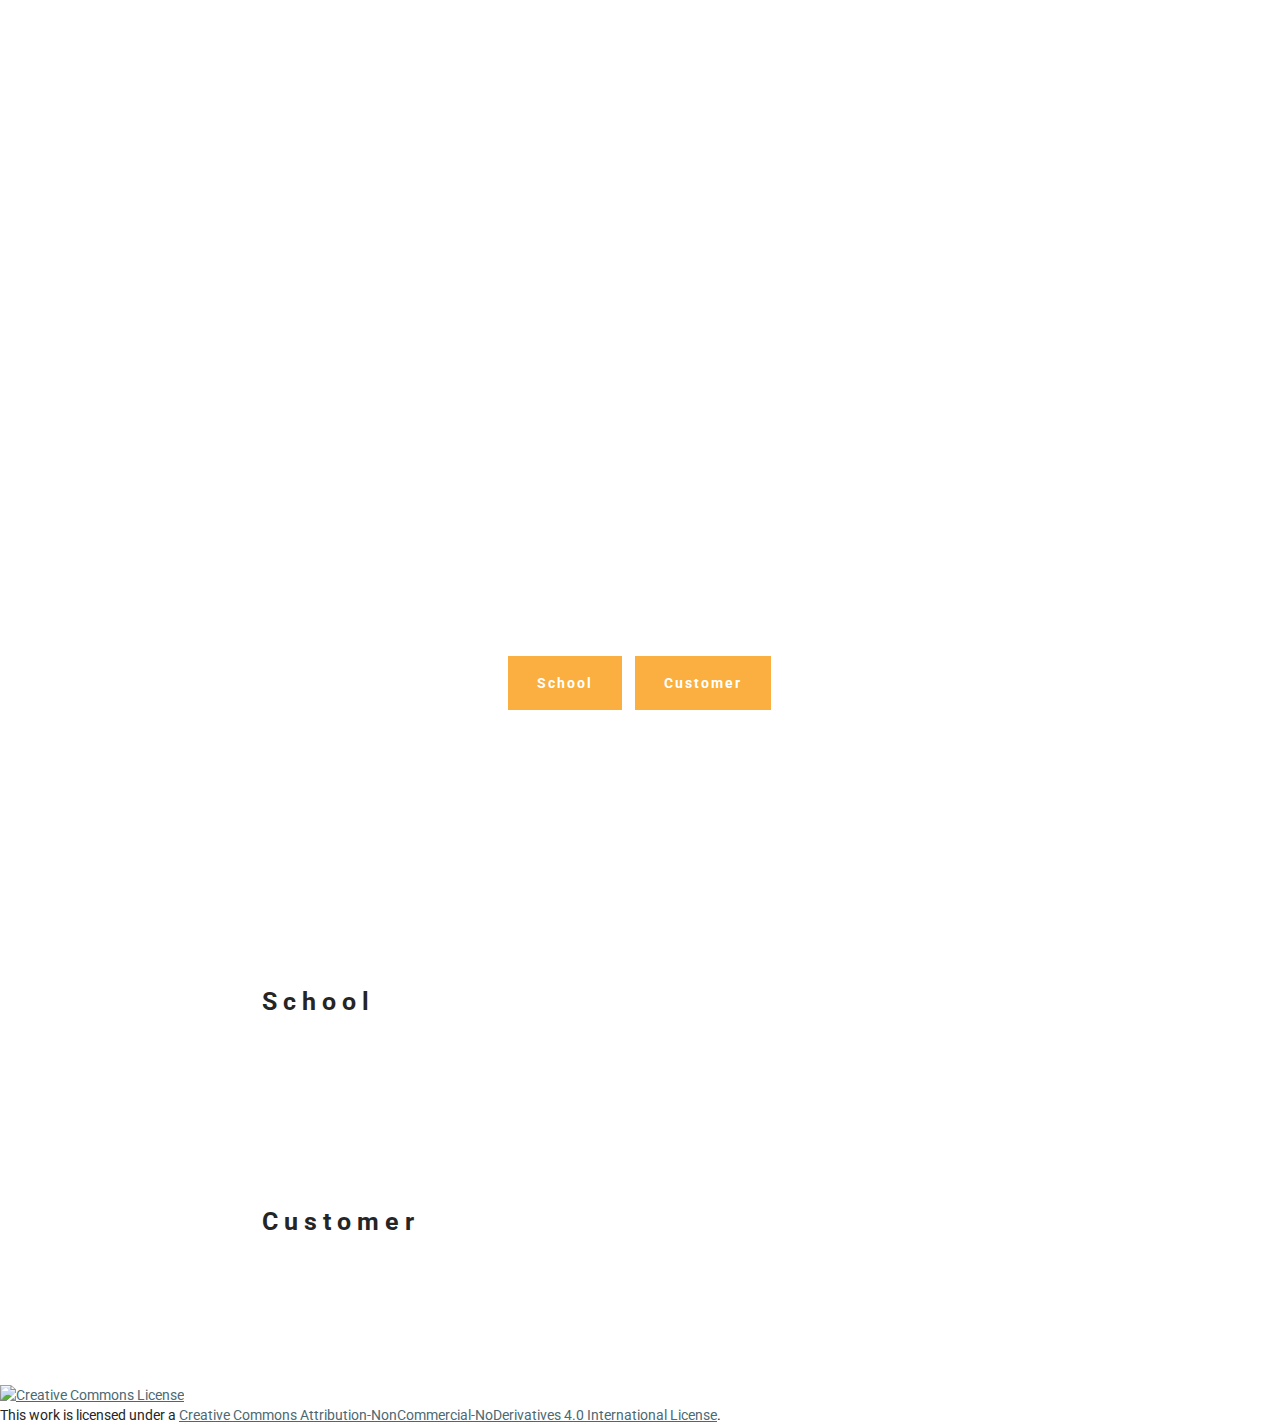
==== works.html @ 4d4f495f "Layout veranderd" ====
<!DOCTYPE html>
<html>
<head>
  <!-- Site made with Mobirise Website Builder v2.10, https://mobirise.com -->
  <meta charset="UTF-8">
  <meta http-equiv="X-UA-Compatible" content="IE=edge">
  <meta name="generator" content="Mobirise v2.10, mobirise.com">
  <meta name="viewport" content="width=device-width, initial-scale=1">
  <link rel="shortcut icon" href="assets/images/logo.png" type="image/x-icon">
  <meta name="description" content="">
  <title>Works</title>
  <link rel="stylesheet" href="https://fonts.googleapis.com/css?family=Roboto:700,400&amp;subset=cyrillic,latin,greek,vietnamese">
  <link rel="stylesheet" href="assets/bootstrap/css/bootstrap.min.css">
  <link rel="stylesheet" href="assets/animate.css/animate.min.css">
  <link rel="stylesheet" href="assets/mobirise/css/style.css">
  <link rel="stylesheet" href="assets/mobirise-gallery/style.css">
  <link rel="stylesheet" href="assets/mobirise-slider/style.css">
  <link rel="stylesheet" href="assets/mobirise/css/mbr-additional.css" type="text/css">
  
  
  
</head>
<body>
<section class="mbr-box mbr-section mbr-section--relative mbr-section--fixed-size mbr-section--full-height mbr-section--bg-adapted" id="header4-11" style="background-image: url(assets/images/krakeelfinaalbleed-4-4283x6049-70.jpg);">
    <div class="mbr-box__magnet mbr-box__magnet--sm-padding mbr-box__magnet--center-center">
        
        <div class="mbr-box__container mbr-section__container container">
            <div class="mbr-box mbr-box--stretched"><div class="mbr-box__magnet mbr-box__magnet--center-center">
                <div class="row"><div class=" col-sm-8 col-sm-offset-2">
                    <div class="mbr-hero animated fadeInUp">
                        <h1 class="mbr-hero__text"><br><br><br>Works</h1>
                        <p class="mbr-hero__subtext"><br><br><br><br><br>Create awesome mobile-friendly websites. No coding and free.<br></p>
                    </div>
                    <div class="mbr-buttons btn-inverse mbr-buttons--center"><a class="mbr-buttons__btn btn btn-lg animated fadeInUp delay btn-warning" href="works.html#header3-17">School</a> <a class="mbr-buttons__btn btn btn-lg animated fadeInUp delay btn-warning" href="works.html#header3-15">Customer</a> </div>
                </div></div>
            </div></div>
        </div>
        
    </div>
</section>

<section class="engine"><a rel="external" href="https://mobirise.com">web page creator software</a></section><section class="mbr-section" id="header3-17">
    <div class="mbr-section__container container mbr-section__container--first">
        <div class="mbr-header mbr-header--wysiwyg row">
            <div class="col-sm-8 col-sm-offset-2">
                <h3 class="mbr-header__text">School</h3>
                
            </div>
        </div>
    </div>
</section>

<section class="mbr-gallery mbr-section mbr-section--no-padding" id="gallery2-12">
    <!-- Gallery -->
    <div class="mbr-section__container mbr-gallery-layout-article mbr-section__container--middle">
        <div>
            <div class="row mbr-gallery-row">
                
                <div class="col-lg-3 col-md-4 col-sm-6 col-xs-12 mbr-gallery-item">

                     

                    <a href="#lb-gallery2-12" data-slide-to="0" data-toggle="modal">
                        <img alt="" src="assets/images/ency-376x520-4-376x520-50.jpg">
                        <span class="icon glyphicon glyphicon-zoom-in"></span>
                    </a>              
                </div><div class="col-lg-3 col-md-4 col-sm-6 col-xs-12 mbr-gallery-item">

                     

                    <a href="#lb-gallery2-12" data-slide-to="1" data-toggle="modal">
                        <img alt="" src="assets/images/encyclopedia-1280x798-8-1280x798-78.jpg">
                        <span class="icon glyphicon glyphicon-zoom-in"></span>
                    </a>              
                </div><div class="col-lg-3 col-md-4 col-sm-6 col-xs-12 mbr-gallery-item">

                     

                    <a href="#lb-gallery2-12" data-slide-to="2" data-toggle="modal">
                        <img alt="" src="assets/images/bananas-9981x14455-35-2000x2897-74.jpg">
                        <span class="icon glyphicon glyphicon-zoom-in"></span>
                    </a>              
                </div><div class="col-lg-3 col-md-4 col-sm-6 col-xs-12 mbr-gallery-item">

                     

                    <a href="#lb-gallery2-12" data-slide-to="3" data-toggle="modal">
                        <img alt="" src="assets/images/platenhoezen-2600x3260-27-2000x2508-81.jpg">
                        <span class="icon glyphicon glyphicon-zoom-in"></span>
                    </a>              
                </div><div class="col-lg-3 col-md-4 col-sm-6 col-xs-12 mbr-gallery-item">

                     

                    <a href="#lb-gallery2-12" data-slide-to="4" data-toggle="modal">
                        <img alt="" src="assets/images/innersleeves2-1801x1801-48-1801x1801-4.jpg">
                        <span class="icon glyphicon glyphicon-zoom-in"></span>
                    </a>              
                </div><div class="col-lg-3 col-md-4 col-sm-6 col-xs-12 mbr-gallery-item">

                     

                    <a href="#lb-gallery2-12" data-slide-to="5" data-toggle="modal">
                        <img alt="" src="assets/images/innersleeves-1801x1801-0-1801x1801-60.jpg">
                        <span class="icon glyphicon glyphicon-zoom-in"></span>
                    </a>              
                </div><div class="col-lg-3 col-md-4 col-sm-6 col-xs-12 mbr-gallery-item">

                     

                    <a href="#lb-gallery2-12" data-slide-to="6" data-toggle="modal">
                        <img alt="" src="assets/images/innersleeves3-1801x1801-14-1801x1801-11.jpg">
                        <span class="icon glyphicon glyphicon-zoom-in"></span>
                    </a>              
                </div><div class="col-lg-3 col-md-4 col-sm-6 col-xs-12 mbr-gallery-item">

                     

                    <a href="#lb-gallery2-12" data-slide-to="7" data-toggle="modal">
                        <img alt="" src="assets/images/krakeelfinaalbleed-3-4276x6089-40-2000x2848-7.jpg">
                        <span class="icon glyphicon glyphicon-zoom-in"></span>
                    </a>              
                </div><div class="col-lg-3 col-md-4 col-sm-6 col-xs-12 mbr-gallery-item">

                     

                    <a href="#lb-gallery2-12" data-slide-to="8" data-toggle="modal">
                        <img alt="" src="assets/images/sleevesaf-3-3833x3848-88-2000x2008-44.jpg">
                        <span class="icon glyphicon glyphicon-zoom-in"></span>
                    </a>              
                </div>
            </div>
        </div>
        <div class="clearfix"></div>
    </div>

    <!-- Lightbox -->
    <div data-app-prevent-settings="" class="mbr-slider modal fade carousel slide" tabindex="-1" data-keyboard="true" data-interval="false" id="lb-gallery2-12">
        <div class="modal-dialog">
            <div class="modal-content">
                <div class="modal-body">
                    <ol class="carousel-indicators">
                        <li data-app-prevent-settings="" data-target="#lb-gallery2-12" data-slide-to="0"></li><li data-app-prevent-settings="" data-target="#lb-gallery2-12" data-slide-to="1"></li><li data-app-prevent-settings="" data-target="#lb-gallery2-12" data-slide-to="2"></li><li data-app-prevent-settings="" data-target="#lb-gallery2-12" class=" active" data-slide-to="3"></li><li data-app-prevent-settings="" data-target="#lb-gallery2-12" data-slide-to="4"></li><li data-app-prevent-settings="" data-target="#lb-gallery2-12" data-slide-to="5"></li><li data-app-prevent-settings="" data-target="#lb-gallery2-12" data-slide-to="6"></li><li data-app-prevent-settings="" data-target="#lb-gallery2-12" data-slide-to="7"></li><li data-app-prevent-settings="" data-target="#lb-gallery2-12" data-slide-to="8"></li>
                    </ol>
                    <div class="carousel-inner">
                        <div class="item">
                            <img alt="" src="assets/images/ency-376x520-4.jpg">
                        </div><div class="item">
                            <img alt="" src="assets/images/encyclopedia-1280x798-8.jpg">
                        </div><div class="item">
                            <img alt="" src="assets/images/bananas-9981x14455-35.jpg">
                        </div><div class="item active">
                            <img alt="" src="assets/images/platenhoezen-2600x3260-27.jpg">
                        </div><div class="item">
                            <img alt="" src="assets/images/innersleeves2-1801x1801-48.jpg">
                        </div><div class="item">
                            <img alt="" src="assets/images/innersleeves-1801x1801-0.jpg">
                        </div><div class="item">
                            <img alt="" src="assets/images/innersleeves3-1801x1801-14.jpg">
                        </div><div class="item">
                            <img alt="" src="assets/images/krakeelfinaalbleed-3-4276x6089-40.jpg">
                        </div><div class="item">
                            <img alt="" src="assets/images/sleevesaf-3-3833x3848-88.jpg">
                        </div>
                    </div>
                    <a class="left carousel-control" role="button" data-slide="prev" href="#lb-gallery2-12">
                        <span class="glyphicon glyphicon-menu-left" aria-hidden="true"></span>
                        <span class="sr-only">Previous</span>
                    </a>
                    <a class="right carousel-control" role="button" data-slide="next" href="#lb-gallery2-12">
                        <span class="glyphicon glyphicon-menu-right" aria-hidden="true"></span>
                        <span class="sr-only">Next</span>
                    </a>

                    <a class="close" href="#" role="button" data-dismiss="modal">
                        <span class="glyphicon glyphicon-remove" aria-hidden="true"></span>
                        <span class="sr-only">Close</span>
                    </a>
                </div>
            </div>
        </div>
    </div>
</section>

<section class="mbr-section" id="header3-15">
    <div class="mbr-section__container container mbr-section__container--middle">
        <div class="mbr-header mbr-header--wysiwyg row">
            <div class="col-sm-8 col-sm-offset-2">
                <h3 class="mbr-header__text">Customer</h3>
                
            </div>
        </div>
    </div>
</section>

<section class="mbr-gallery mbr-section mbr-section--no-padding" id="gallery2-14">
    <!-- Gallery -->
    <div class="mbr-section__container mbr-gallery-layout-article mbr-section__container--last">
        <div>
            <div class="row mbr-gallery-row">
                
                <div class="col-lg-3 col-md-4 col-sm-6 col-xs-12 mbr-gallery-item">

                     

                    <a href="#lb-gallery2-14" data-slide-to="0" data-toggle="modal">
                        <img alt="" src="assets/images/28gold-6000x3375-48-2000x1125-39.jpg">
                        <span class="icon glyphicon glyphicon-zoom-in"></span>
                    </a>              
                </div><div class="col-lg-3 col-md-4 col-sm-6 col-xs-12 mbr-gallery-item">

                     

                    <a href="#lb-gallery2-14" data-slide-to="1" data-toggle="modal">
                        <img alt="" src="assets/images/frontvoorlopig2-856x774-78-856x774-1.jpg">
                        <span class="icon glyphicon glyphicon-zoom-in"></span>
                    </a>              
                </div><div class="col-lg-3 col-md-4 col-sm-6 col-xs-12 mbr-gallery-item">

                     

                    <a href="#lb-gallery2-14" data-slide-to="2" data-toggle="modal">
                        <img alt="" src="assets/images/summerwaves2016-1789x2516-5-1789x2516-75.jpg">
                        <span class="icon glyphicon glyphicon-zoom-in"></span>
                    </a>              
                </div>
            </div>
        </div>
        <div class="clearfix"></div>
    </div>

    <!-- Lightbox -->
    <div data-app-prevent-settings="" class="mbr-slider modal fade carousel slide" tabindex="-1" data-keyboard="true" data-interval="false" id="lb-gallery2-14">
        <div class="modal-dialog">
            <div class="modal-content">
                <div class="modal-body">
                    <ol class="carousel-indicators">
                        <li data-app-prevent-settings="" data-target="#lb-gallery2-14" data-slide-to="0"></li><li data-app-prevent-settings="" data-target="#lb-gallery2-14" data-slide-to="1"></li><li data-app-prevent-settings="" data-target="#lb-gallery2-14" class=" active" data-slide-to="2"></li>
                    </ol>
                    <div class="carousel-inner">
                        <div class="item">
                            <img alt="" src="assets/images/28gold-6000x3375-48.jpg">
                        </div><div class="item">
                            <img alt="" src="assets/images/frontvoorlopig2-856x774-78.jpg">
                        </div><div class="item active">
                            <img alt="" src="assets/images/summerwaves2016-1789x2516-5.jpg">
                        </div>
                    </div>
                    <a class="left carousel-control" role="button" data-slide="prev" href="#lb-gallery2-14">
                        <span class="glyphicon glyphicon-menu-left" aria-hidden="true"></span>
                        <span class="sr-only">Previous</span>
                    </a>
                    <a class="right carousel-control" role="button" data-slide="next" href="#lb-gallery2-14">
                        <span class="glyphicon glyphicon-menu-right" aria-hidden="true"></span>
                        <span class="sr-only">Next</span>
                    </a>

                    <a class="close" href="#" role="button" data-dismiss="modal">
                        <span class="glyphicon glyphicon-remove" aria-hidden="true"></span>
                        <span class="sr-only">Close</span>
                    </a>
                </div>
            </div>
        </div>
    </div>
</section>

<a rel="license" href="http://creativecommons.org/licenses/by-nc-nd/4.0/"><img alt="Creative Commons License" style="border-width:0" src="https://i.creativecommons.org/l/by-nc-nd/4.0/80x15.png" /></a><br />This work is licensed under a <a rel="license" href="http://creativecommons.org/licenses/by-nc-nd/4.0/">Creative Commons Attribution-NonCommercial-NoDerivatives 4.0 International License</a>.


  <script src="assets/web/assets/jquery/jquery.min.js"></script>
  <script src="assets/bootstrap/js/bootstrap.min.js"></script>
  <script src="assets/smooth-scroll/SmoothScroll.js"></script>
  <script src="assets/masonry/masonry.pkgd.min.js"></script>
  <script src="assets/imagesloaded/imagesloaded.pkgd.min.js"></script>
  <script src="assets/bootstrap-carousel-swipe/bootstrap-carousel-swipe.js"></script>
  <script src="assets/mobirise/js/script.js"></script>
  <script src="assets/mobirise-gallery/script.js"></script>
  
  
</body>
</html>
---- assets/mobirise/css/style.css ----
.is-builder .animated {
  -webkit-animation-name: none !important;
  animation-name: none !important;
}
html {
  position: relative;
  min-height: 100%;
}
.mbr-embedded-video {
  position: relative;
}
.mbr-background-video,
.mbr-background-video-preview {
  bottom: 0;
  left: 0;
  overflow: hidden;
  position: absolute;
  right: 0;
  top: 0;
}
.mbr-parallax-background,
.mbr-background {
  background-attachment: fixed !important;
  background-position: 50% 0;
  background-repeat: no-repeat;
  background-size: cover !important;
}
.mbr-hidden-scrollbar .mbr-parallax-background {
  background-size: auto 130%;
}
.mobile .mbr-parallax-background {
  background-attachment: scroll !important;
}
.mbr-background {
  background-attachment: scroll !important;
}
.mbr-navbar {
  position: relative;
  width: 100%;
}
.mbr-navbar:before {
  content: "";
  display: block;
}
.mbr-navbar__brand-link:after,
.mbr-navbar__brand-img {
  max-height: 74px;
}
.mbr-navbar:before,
.mbr-navbar__container {
  height: 98px;
}
.mbr-navbar--ss .mbr-navbar__brand-link:after,
.mbr-navbar--ss .mbr-navbar__brand-img {
  height: 74px;
}
.mbr-navbar--ss:before,
.mbr-navbar--ss .mbr-navbar__container {
  height: 98px;
}
.mbr-navbar--xs .mbr-navbar__brand-link:after,
.mbr-navbar--xs .mbr-navbar__brand-img {
  height: 32px;
}
.mbr-navbar--xs:before,
.mbr-navbar--xs .mbr-navbar__container {
  height: 56px;
}
.mbr-navbar--s .mbr-navbar__brand-link:after,
.mbr-navbar--s .mbr-navbar__brand-img {
  height: 48px;
}
.mbr-navbar--s:before,
.mbr-navbar--s .mbr-navbar__container {
  height: 72px;
}
.mbr-navbar--m .mbr-navbar__brand-link:after,
.mbr-navbar--m .mbr-navbar__brand-img {
  height: 64px;
}
.mbr-navbar--m:before,
.mbr-navbar--m .mbr-navbar__container {
  height: 88px;
}
.mbr-navbar--l .mbr-navbar__brand-link:after,
.mbr-navbar--l .mbr-navbar__brand-img {
  height: 96px;
}
.mbr-navbar--l:before,
.mbr-navbar--l .mbr-navbar__container {
  height: 120px;
}
.mbr-navbar--xl .mbr-navbar__brand-link:after,
.mbr-navbar--xl .mbr-navbar__brand-img {
  height: 128px;
}
.mbr-navbar--xl:before,
.mbr-navbar--xl .mbr-navbar__container {
  height: 152px;
}
.mbr-navbar--short .mbr-navbar__brand-link:after,
.mbr-navbar--short .mbr-navbar__brand-img {
  height: 40px;
}
.mbr-navbar--short:before,
.mbr-navbar--short .mbr-navbar__container {
  height: 64px;
}
.mbr-navbar--short .mbr-navbar__container {
  padding: 12px 0;
}
@media (max-width: 767px) {
  .mbr-navbar--short .mbr-navbar__brand-link:after,
  .mbr-navbar--short .mbr-navbar__brand-img {
    height: 31px;
  }
  .mbr-navbar--short:before,
  .mbr-navbar--short .mbr-navbar__container {
    height: 45px;
  }
  .mbr-navbar--short .mbr-navbar__container {
    padding: 7px 0;
  }
}
.mbr-navbar__brand-img {
  position: relative;
}
.mbr-navbar__brand-img,
.mbr-navbar__container,
.mbr-navbar__section {
  -webkit-transition: all 300ms ease-in-out 0s;
  -o-transition: all 300ms ease-in-out 0s;
  transition: all 300ms ease-in-out 0s;
}
.mbr-navbar__section {
  background: #2c2c2c;
  height: auto;
  position: absolute;
  top: 0;
  width: 100%;
  z-index: 1000;
}
.mbr-navbar__container {
  display: table;
  padding: 12px 0;
  width: 100%;
}
.mbr-navbar__menu-box {
  display: table;
  width: 100%;
}
.mbr-navbar__menu-box--inline-left,
.mbr-navbar__menu-box--inline-center,
.mbr-navbar__menu-box--inline-right {
  display: block;
  text-align: left;
}
.mbr-navbar__menu-box--inline-center {
  text-align: center;
}
.mbr-navbar__menu-box--inline-right {
  text-align: right;
}
.mbr-navbar__column {
  display: table-cell;
  vertical-align: middle;
}
.mbr-navbar__column--xxs {
  width: 1%;
}
.mbr-navbar__column--xs {
  width: 10%;
}
.mbr-navbar__column--s {
  width: 20%;
}
.mbr-navbar__column--m {
  width: 30%;
}
.mbr-navbar__column--l {
  width: 40%;
}
.mbr-navbar__column--xl {
  width: 50%;
}
.mbr-navbar__menu-box--inline-left .mbr-navbar__column,
.mbr-navbar__menu-box--inline-center .mbr-navbar__column,
.mbr-navbar__menu-box--inline-right .mbr-navbar__column {
  display: inline-block;
}
.mbr-navbar__items {
  float: left;
  padding-left: 0px;
  position: relative;
  left: -20px;
}
.mbr-navbar__items--right {
  float: right;
  left: 0;
}
.mbr-navbar__item {
  display: block;
  float: left;
  position: relative;
}
.mbr-navbar__hamburger {
  display: none;
  margin-top: -11px;
  position: absolute;
  right: 0;
  top: 50%;
  z-index: 10000;
}
.mbr-navbar--collapsed .mbr-navbar__container {
  position: relative;
}
.mbr-navbar--collapsed .mbr-navbar__column {
  display: block;
  width: 100%;
}
.mbr-navbar--collapsed .mbr-navbar__items--right {
  padding-top: 13px;
}
.mbr-navbar--collapsed .mbr-navbar__menu {
  background: rgba(0, 0, 0, 0.9);
  display: none;
  height: 100%;
  left: 0;
  position: fixed;
  top: 0;
  width: 100%;
  z-index: 9999;
}
.mbr-navbar--collapsed .mbr-navbar__menu-box {
  display: table-cell;
  vertical-align: middle;
}
.mbr-navbar--collapsed .mbr-navbar__items {
  float: none;
}
.mbr-navbar--collapsed .mbr-navbar__item {
  float: none;
}
.mbr-navbar--collapsed .mbr-navbar__hamburger {
  display: block;
}
.mbr-navbar--collapsed.mbr-navbar--open .mbr-navbar__menu {
  display: table;
}
.mbr-navbar--collapsed.mbr-navbar--open:not(.mbr-navbar--sticky) .mbr-navbar__section {
  background: none;
  position: fixed;
}
.mbr-navbar--collapsed.mbr-navbar--open .mbr-navbar__brand {
  visibility: hidden;
}
.mbr-navbar--collapsed.mbr-navbar--sticky.mbr-navbar--open .mbr-navbar__brand {
  visibility: visible;
}
.mbr-navbar--collapsed.mbr-navbar--open .mbr-navbar__brand-img,
.mbr-navbar--collapsed.mbr-navbar--open .mbr-navbar__container {
  -webkit-transition: none;
  -o-transition: none;
  transition: none;
}
.mbr-navbar--freeze.mbr-navbar--collapsed.mbr-navbar--open .mbr-navbar__hamburger,
.mbr-navbar--freeze.mbr-navbar--collapsed.mbr-navbar--open .mbr-navbar__hamburger:hover {
  color: #fff !important;
}
.mbr-navbar--sticky .mbr-navbar__section {
  position: fixed;
}
.mbr-navbar--absolute {
  position: absolute;
}
.mbr-navbar--transparent .mbr-navbar__section {
  background: none;
}
.mbr-navbar--stuck .mbr-navbar__section,
.mbr-navbar--relative .mbr-navbar__section {
  background: #2c2c2c;
}
@media (max-width: 991px) {
  .mbr-navbar--auto-collapse .mbr-navbar__container {
    position: relative;
  }
  .mbr-navbar--auto-collapse .mbr-navbar__column {
    display: block;
    width: 100%;
  }
  .mbr-navbar--auto-collapse .mbr-navbar__items--right {
    padding-top: 13px;
  }
  .mbr-navbar--auto-collapse .mbr-navbar__menu {
    background: rgba(0, 0, 0, 0.9);
    display: none;
    height: 100%;
    left: 0;
    position: fixed;
    top: 0;
    width: 100%;
    z-index: 9999;
  }
  .mbr-navbar--auto-collapse .mbr-navbar__menu-box {
    display: table-cell;
    vertical-align: middle;
  }
  .mbr-navbar--auto-collapse .mbr-navbar__items {
    float: none;
  }
  .mbr-navbar--auto-collapse .mbr-navbar__item {
    float: none;
  }
  .mbr-navbar--auto-collapse .mbr-navbar__hamburger {
    display: block;
  }
  .mbr-navbar--auto-collapse.mbr-navbar--open .mbr-navbar__menu {
    display: table;
  }
  .mbr-navbar--auto-collapse.mbr-navbar--open:not(.mbr-navbar--sticky) .mbr-navbar__section {
    background: none;
    position: fixed;
  }
  .mbr-navbar--auto-collapse.mbr-navbar--open .mbr-navbar__brand {
    visibility: hidden;
  }
  .mbr-navbar--auto-collapse.mbr-navbar--sticky.mbr-navbar--open .mbr-navbar__brand {
    visibility: visible;
  }
  .mbr-navbar--auto-collapse.mbr-navbar--open .mbr-navbar__brand-img,
  .mbr-navbar--auto-collapse.mbr-navbar--open .mbr-navbar__container {
    -webkit-transition: none;
    -o-transition: none;
    transition: none;
  }
}
.mbr-after-navbar:before {
  content: "";
  display: block;
  height: 98px;
}
.mbr-hamburger {
  cursor: pointer;
  height: 23px;
  width: 30px;
}
.mbr-hamburger:focus {
  outline: none;
}
.mbr-hamburger__line,
.mbr-hamburger__line:before,
.mbr-hamburger__line:after {
  content: "";
  position: absolute;
  display: block;
  height: 1px;
  cursor: pointer;
}
.mbr-hamburger__line,
.mbr-hamburger__line:before,
.mbr-hamburger__line:after {
  width: 30px;
  border-bottom: 5px solid;
  top: 9px;
}
.mbr-hamburger__line:before {
  top: -9px;
}
.mbr-hamburger__line:after {
  top: 9px;
}
.mbr-hamburger__line,
.mbr-hamburger__line:before,
.mbr-hamburger__line:after {
  -webkit-transition: all 300ms ease-in-out;
  transition: all 300ms ease-in-out;
}
.mbr-hamburger--open .mbr-hamburger__line {
  border-color: transparent;
}
.mbr-hamburger--open .mbr-hamburger__line:before,
.mbr-hamburger--open .mbr-hamburger__line:after {
  top: 0;
}
.mbr-hamburger--open .mbr-hamburger__line:before {
  -ms-transform: rotate(45deg);
  -webkit-transform: rotate(45deg);
  transform: rotate(45deg);
}
.mbr-hamburger--open .mbr-hamburger__line:after {
  top: 10px;
  -ms-transform: translatey(-10px) rotate(-45deg);
  -webkit-transform: translatey(-10px) rotate(-45deg);
  transform: translatey(-10px) rotate(-45deg);
}
@media (max-width: 767px) {
  .mbr-hamburger {
    height: 23px;
    width: 27px;
  }
  .mbr-hamburger__line,
  .mbr-hamburger__line:before,
  .mbr-hamburger__line:after {
    width: 27px;
    border-bottom: 4px solid;
    top: 9px;
  }
  .mbr-hamburger__line:before {
    top: -9px;
  }
  .mbr-hamburger__line:after {
    top: 9px;
  }
}
.mbr-brand {
  display: block;
  float: left;
  position: relative;
}
.mbr-brand,
.mbr-brand:hover {
  text-decoration: none;
}
.mbr-brand__name {
  display: block;
  font-weight: bold;
  margin-top: 5px;
  text-align: center;
}
.mbr-brand__name,
.mbr-brand__name:hover {
  text-decoration: none;
}
.mbr-brand--inline {
  display: table;
}
.mbr-brand--inline:after {
  content: "";
  display: table-cell;
  width: 1px;
}
.mbr-brand--inline .mbr-brand__logo,
.mbr-brand--inline .mbr-brand__name {
  display: table-cell;
  vertical-align: middle;
}
.mbr-brand--inline .mbr-brand__logo {
  padding-right: 10px;
}
.mbr-brand--inline .mbr-brand__name {
  margin: 0;
  text-align: left;
}
.mbr-form {
  display: table;
  margin-top: -13px;
  position: relative;
  top: 14px;
  width: 100%;
}
.mbr-form__left,
.mbr-form__right {
  display: table-cell;
  vertical-align: top;
}
.mbr-form__left {
  padding-right: 3px;
}
.mbr-form__right {
  width: 1px;
}
@media (max-width: 530px) {
  .mbr-form {
    display: block;
    margin-top: -27px;
    position: relative;
    top: 26px;
  }
  .mbr-form__left,
  .mbr-form__right {
    display: block;
  }
  .mbr-form__left {
    margin-bottom: 12px;
    padding-right: 0;
  }
  .mbr-form__right {
    width: 100%;
  }
}
.mbr-section {
  padding: 0 20px;
}
.mbr-section--no-padding {
  padding: 0;
}
.mbr-section--relative {
  position: relative;
}
.mbr-section--fixed-size {
  overflow: hidden;
}
.mbr-section--full-height {
  height: 100vh;
}
.mbr-section--full-height.mbr-after-navbar:before {
  display: none;
}
.mbr-section--bg-adapted {
  background-attachment: scroll;
  background-position: 50% 0;
  background-repeat: no-repeat;
  background-size: cover;
}
.mbr-section--gray {
  background-color: #444444;
}
.mbr-section--light-gray {
  background-color: #f0f0f0;
}
.mbr-section--dark-gray {
  background-color: #3c3c3c;
}
.mbr-section__container {
  padding: 0;
  position: relative;
  z-index: 3;
}
.mbr-section__container--center {
  text-align: center;
}
.mbr-section__container--std-padding {
  padding: 93px 0;
}
.mbr-section__container--std-top-padding {
  padding-top: 93px;
}
.mbr-section__container--std-bot-padding {
  padding-bottom: 93px;
}
.mbr-section__container--sm-padding {
  padding: 41px 0;
}
.mbr-section__container--sm-top-padding {
  padding-top: 41px;
}
.mbr-section__container--sm-bot-padding {
  padding-bottom: 41px;
}
.mbr-section__container--isolated {
  padding-bottom: 93px;
  padding-top: 93px;
}
.mbr-section__container--first {
  padding-top: 93px;
  padding-bottom: 41px;
}
.mbr-section__container--middle {
  padding-bottom: 41px;
}
.mbr-section__container--last {
  padding-bottom: 93px;
}
.mbr-section__row {
  margin-left: -24px;
  margin-right: -24px;
}
.mbr-section__col {
  overflow: hidden;
  padding-left: 24px;
  padding-right: 24px;
}
.mbr-section__left {
  padding-right: 40px;
}
.mbr-section__right {
  padding-left: 15px;
}
.mbr-section__header {
  line-height: 1.5em;
  margin: -10px 0 0;
  text-align: center;
}
@media (min-width: 768px) {
  .mbr-section--short-paddings .mbr-section__container--std-padding {
    padding: 59px 0;
  }
  .mbr-section--short-paddings .mbr-section__container--std-top-padding {
    padding-top: 59px;
  }
  .mbr-section--short-paddings .mbr-section__container--std-bot-padding {
    padding-bottom: 59px;
  }
  .mbr-section--short-paddings .mbr-section__container--sm-padding {
    padding: 41px 0;
  }
  .mbr-section--short-paddings .mbr-section__container--sm-top-padding {
    padding-top: 41px;
  }
  .mbr-section--short-paddings .mbr-section__container--sm-bot-padding {
    padding-bottom: 41px;
  }
  .mbr-section--short-paddings .mbr-section__container--isolated {
    padding-bottom: 59px;
    padding-top: 59px;
  }
  .mbr-section--short-paddings .mbr-section__container--first {
    padding-top: 59px;
    padding-bottom: 41px;
  }
  .mbr-section--short-paddings .mbr-section__container--middle {
    padding-bottom: 41px;
  }
  .mbr-section--short-paddings .mbr-section__container--last {
    padding-bottom: 59px;
  }
}
@media (max-width: 767px) {
  .mbr-section__left {
    padding-right: 15px;
  }
  .mbr-section__right {
    padding-left: 15px;
    padding-top: 51px;
  }
}
.mbr-arrow {
  bottom: 71px;
  left: 0;
  line-height: 1px;
  padding: 0 20px;
  position: absolute;
  width: 100%;
  z-index: 3;
}
.mbr-arrow__link {
  display: inline-block;
  font-size: 26px;
}
.mbr-arrow__link,
.mbr-arrow__link:hover,
.mbr-arrow__link:focus {
  color: #fff;
}
.mbr-arrow--floating .mbr-arrow__link {
  -webkit-animation: floating-arrow 1.6s infinite ease-in-out 0s;
  -o-animation: floating-arrow 1.6s infinite ease-in-out 0s;
  animation: floating-arrow 1.6s infinite ease-in-out 0s;
}
@-webkit-keyframes floating-arrow {
  from {
    -webkit-transform: translateY(0);
    transform: translateY(0);
  }
  65% {
    -webkit-transform: translateY(11px);
    transform: translateY(11px);
  }
  to {
    -webkit-transform: translateY(0);
    transform: translateY(0);
  }
}
@-o-keyframes floating-arrow {
  from {
    -webkit-transform: translateY(0);
    transform: translateY(0);
  }
  65% {
    -webkit-transform: translateY(11px);
    transform: translateY(11px);
  }
  to {
    -webkit-transform: translateY(0);
    transform: translateY(0);
  }
}
@keyframes floating-arrow {
  from {
    -webkit-transform: translateY(0);
    transform: translateY(0);
  }
  65% {
    -webkit-transform: translateY(11px);
    transform: translateY(11px);
  }
  to {
    -webkit-transform: translateY(0);
    transform: translateY(0);
  }
}
.mbr-arrow--dark .mbr-arrow__link,
.mbr-arrow--dark .mbr-arrow__link:hover,
.mbr-arrow--dark .mbr-arrow__link:focus {
  color: #252525;
}
@media (max-width: 767px) {
  .mbr-arrow {
    bottom: 41px;
  }
}
@media (max-width: 320px) {
  .mbr-arrow {
    bottom: 21px;
    text-align: center;
  }
}
@media all and (device-width: 320px) and (device-height: 568px) and (orientation: portrait) {
  .mbr-arrow {
    bottom: 31px;
  }
}
.mbr-box {
  display: table;
  width: 100%;
}
.mbr-box--fixed {
  table-layout: fixed;
}
.mbr-box--stretched {
  height: 100%;
}
.mbr-box__magnet {
  display: table-cell;
  float: none;
  height: 100%;
  margin-bottom: 0;
  margin-top: 0;
  text-align: center;
  vertical-align: middle;
}
.mbr-box__magnet--sm-padding {
  padding: 41px 0;
}
.mbr-box__magnet--top-left,
.mbr-box__magnet--top-center,
.mbr-box__magnet--top-right {
  vertical-align: top;
}
.mbr-box__magnet--bottom-left,
.mbr-box__magnet--bottom-center,
.mbr-box__magnet--bottom-right {
  vertical-align: bottom;
}
.mbr-box__magnet--top-left,
.mbr-box__magnet--center-left,
.mbr-box__magnet--bottom-left {
  text-align: left;
}
.mbr-box__magnet--top-right,
.mbr-box__magnet--center-right,
.mbr-box__magnet--bottom-right {
  text-align: right;
}
.mbr-box__container {
  height: 50%;
}
@media (max-width: 767px) {
  .mbr-box__container {
    height: 100%;
  }
  .mbr-box--adapted {
    display: block;
  }
  .mbr-box--adapted > .mbr-box__magnet {
    display: block;
    height: auto;
  }
}
.mbr-overlay {
  background: #222;
  bottom: 0;
  left: 0;
  position: absolute;
  right: 0;
  top: 0;
  z-index: 2;
}
.mbr-google-map__marker {
  color: #252525;
  display: none;
  margin: 0;
}
.mbr-google-map--loaded .mbr-google-map__marker {
  display: block;
}
.mbr-hero {
  color: #fff;
  position: relative;
}
.mbr-hero__text {
  font-size: 46px;
  font-weight: bold;
  left: -2px;
  letter-spacing: 2px;
  line-height: 50px;
  margin: -18px 0 1px 0;
  padding-bottom: 41px;
  position: relative;
  top: 8px;
}
.mbr-hero__subtext {
  font-size: 21px;
  line-height: 29px;
  margin: -32px 0 3px 0;
  padding: 0 0 41px 0;
  position: relative;
  top: 6px;
}
.mbr-figure {
  display: inline-block;
  line-height: 1px;
  margin: 0;
  max-width: 100%;
  overflow: hidden;
  position: relative;
}
.mbr-figure--no-bg {
  background: none;
}
.mbr-figure--full-width {
  display: block;
  width: 100%;
}
.mbr-figure.mbr-after-navbar:before {
  display: none;
}
.mbr-figure--full-width iframe,
.mbr-figure--full-width .mbr-figure__img,
.mbr-figure--full-width .mbr-figure__map {
  width: 100%;
}
.mbr-figure iframe,
.mbr-figure__img,
.mbr-figure__map {
  max-width: 100%;
}
.mbr-figure__map {
  height: 400px;
  line-height: 1.3em;
}
.mbr-figure__map--short {
  height: 300px;
}
.mbr-figure__caption {
  background: rgba(0, 0, 0, 0.5);
  bottom: 0;
  color: #fff;
  display: block;
  font-size: 17px;
  left: 0;
  line-height: 1.3em;
  min-height: 53px;
  padding: 17px 20px;
  position: absolute;
  text-align: left;
  width: 100%;
}
.mbr-figure__caption--no-padding {
  padding: 17px 0;
}
.mbr-figure--wysiwyg .mbr-figure__caption a,
.mbr-figure--wysiwyg .mbr-figure__caption a:hover {
  color: inherit;
  text-decoration: underline;
}
.mbr-figure--caption-inside-top .mbr-figure__caption {
  bottom: auto;
  top: 0;
}
.mbr-figure--caption-outside-top .mbr-figure__caption,
.mbr-figure--caption-outside-bottom .mbr-figure__caption {
  background: none;
  position: relative;
}
.mbr-figure--no-bg.mbr-figure--caption-outside-top .mbr-figure__caption,
.mbr-figure--no-bg.mbr-figure--caption-outside-bottom .mbr-figure__caption {
  color: #252525;
}
.mbr-figure--no-bg.mbr-figure--caption-outside-top .mbr-figure__caption {
  margin-top: -3px;
  padding-top: 0;
}
.mbr-figure--no-bg.mbr-figure--caption-outside-bottom .mbr-figure__caption {
  margin-top: -2px;
  padding-bottom: 0;
  top: 2px;
}
.mbr-figure__caption--std-grid {
  background: none;
  z-index: 2;
}
@media (min-width: 768px) {
  .mbr-figure__caption--std-grid {
    width: 715px;
    left: 50%;
    margin-left: -357.5px;
    padding: 17px 0;
  }
}
@media (min-width: 992px) {
  .mbr-figure__caption--std-grid {
    width: 935px;
    margin-left: -467.5px;
  }
}
@media (min-width: 1200px) {
  .mbr-figure__caption--std-grid {
    width: 1150px;
    margin-left: -575px;
  }
}
.mbr-figure__caption--std-grid:before {
  bottom: 0;
  content: "";
  position: absolute;
  top: 0;
  width: 200%;
  z-index: -1;
  margin-left: -50%;
}
.mbr-figure--caption-inside-top .mbr-figure__caption--std-grid:before,
.mbr-figure--caption-inside-bottom .mbr-figure__caption--std-grid:before {
  background: rgba(0, 0, 0, 0.6);
}
.mbr-figure__caption-small {
  color: #ccc;
  display: block;
  font-size: 14px;
  line-height: 1.3em;
}
.mbr-figure--no-bg.mbr-figure--caption-outside-top .mbr-figure__caption-small,
.mbr-figure--no-bg.mbr-figure--caption-outside-bottom .mbr-figure__caption-small {
  color: #777;
}
@media (max-width: 767px) {
  .mbr-figure--adapted {
    display: block;
    width: 100%;
  }
  .mbr-figure--adapted iframe,
  .mbr-figure--adapted .mbr-figure__img,
  .mbr-figure--adapted .mbr-figure__map {
    width: 100%;
  }
  .mbr-figure--caption-inside-top .mbr-figure__caption,
  .mbr-figure--caption-inside-bottom .mbr-figure__caption {
    background: none;
    position: relative;
  }
  .mbr-figure--caption-inside-top .mbr-figure__caption--std-grid:before,
  .mbr-figure--caption-inside-bottom .mbr-figure__caption--std-grid:before {
    display: none;
  }
}
.mbr-reviews {
  list-style: none;
  margin: 0 -15px;
  padding: 3px 0 0 0;
}
.mbr-reviews__item {
  position: relative;
  margin-top: 39px;
}
.mbr-reviews__text {
  background: #fafafa;
  border-radius: 3px;
  border: 1px solid #ededed;
  color: #777;
  font-size: 16px;
  line-height: 26px;
  padding: 20px;
  position: relative;
}
.mbr-reviews__text:before {
  -webkit-transform: rotate(45deg);
  -ms-transform: rotate(45deg);
  -o-transform: rotate(45deg);
  transform: rotate(45deg);
  width: 14px;
  height: 14px;
  background-color: #fafafa;
  border-color: #ededed;
  border-style: none solid solid none;
  border-width: 0 1px 1px 0;
  bottom: -8px;
  content: "";
  display: block;
  left: 50px;
  position: absolute;
}
.mbr-reviews__p {
  margin: 0;
}
.mbr-reviews__author {
  margin-top: 30px;
  padding-left: 102px;
  position: relative;
}
.mbr-reviews__author--short {
  margin-top: 27px;
  padding-left: 32px;
}
.mbr-reviews__author-img {
  width: 50px;
  height: 50px;
  border-radius: 50%;
  left: 33px;
  position: absolute;
  top: 0;
}
.mbr-reviews__author-name {
  color: #777;
  font-size: 14px;
  font-weight: bold;
  position: relative;
  top: -3px;
}
.mbr-reviews__author-bio {
  color: #999;
  font-size: 12px;
}
@media (max-width: 767px) {
  .mbr-reviews__author {
    padding-bottom: 32px;
  }
  .mbr-reviews__author--short {
    padding-bottom: 1px;
  }
}
@media (min-width: 768px) and (max-width: 991px) {
  .mbr-reviews__item:nth-of-type(2n+1) {
    clear: left;
  }
}
@media (min-width: 992px) {
  .mbr-reviews__item:nth-of-type(3n+1) {
    clear: left;
  }
}
@media (max-width: 991px) {
  .mbr-header--reduce .mbr-header__text {
    padding-top: 1em;
    margin-top: -1em;
  }
}
.mbr-header {
  margin-top: -20px;
  padding: 0;
  position: relative;
  text-align: left;
  top: 10px;
}
.mbr-header--std-padding {
  padding-bottom: 41px;
}
.mbr-header--center {
  text-align: center;
}
.mbr-header__text {
  display: block;
  font-size: 25px;
  font-weight: bold;
  letter-spacing: 6px;
  line-height: 1.5em;
  margin: 0;
}
.mbr-header__subtext {
  color: #777;
  font-size: 14px;
  font-style: italic;
  letter-spacing: 1px;
  margin: 8px 0 7px 0;
}
.mbr-header--inline {
  margin-top: 0;
  padding: 41px 0 28px 0;
  top: 0;
}
.mbr-header--inline .mbr-header__text {
  letter-spacing: 4px;
  line-height: 1em;
  margin: 15px 0 0 0;
}
@media (max-width: 767px) {
  .mbr-header--inline {
    padding: 47px 0 38px 0;
  }
  .mbr-header--inline .mbr-header__text {
    display: block;
    margin: 0 0 38px 0;
  }
  .mbr-header--auto-align .mbr-header__text,
  .mbr-header--auto-align .mbr-header__subtext {
    left: 0;
    text-align: center !important;
  }
}
@media (min-width: 768px) {
  .mbr-header--reduce {
    margin-top: -5px;
    top: 2px;
  }
  .mbr-header--reduce .mbr-header__text {
    font-size: 16px;
    letter-spacing: 1px;
    line-height: 1.1em;
    padding-top: 0.4em;
    margin-top: -0.4em;
  }
}
.mbr-social-icons__icon {
  -webkit-transition: all 0.2s ease-in-out 0s;
  -o-transition: all 0.2s ease-in-out 0s;
  transition: all 0.2s ease-in-out 0s;
  color: #fff;
  cursor: pointer;
  display: inline-block;
  font-size: 29px;
  height: 56px;
  line-height: 61px;
  margin: 0 10px 13px 0;
  position: relative;
  text-align: center;
  width: 56px;
}
.mbr-social-icons__icon:hover {
  color: #fff;
}
.mbr-social-icons--style-1 .mbr-social-icons__icon:hover {
  background: #252525 !important;
}
.mbr-contacts {
  color: #9c9c9c;
  font-size: 14px;
  line-height: 1.7em;
  padding: 45px 0 46px;
}
.mbr-contacts__img {
  max-width: 100%;
  margin: 6px 0 5px 40px;
}
.mbr-contacts__img--left {
  margin-left: 0;
}
.mbr-contacts__text {
  margin: 0;
}
.mbr-contacts__header {
  color: #fff;
  font-size: 14px;
  letter-spacing: 1px;
  margin-bottom: 20px;
  margin-top: 3px;
}
.mbr-contacts__list {
  list-style: none;
  margin: 0;
  padding: 0;
}
@media (max-width: 767px) {
  .mbr-contacts__img {
    margin-bottom: 10px;
  }
  .mbr-contacts__header {
    margin-top: 20px;
    margin-bottom: 10px;
  }
  .mbr-contacts__column {
    margin-top: 37px;
  }
}
.mbr-footer {
  color: #9c9c9c;
  font-size: 13px;
  letter-spacing: 1px;
  line-height: 1.5em;
  padding: 37px 0 39px;
  word-spacing: 1px;
}
.mbr-footer__copyright {
  margin: 0;
}
.mbr-buttons {
  margin: -26px 0 13px 0;
  position: relative;
  text-align: left;
  top: 26px;
}
.mbr-buttons__btn,
.mbr-buttons__link {
  margin: 0 10px 13px 0;
}
.mbr-buttons__btn,
.mbr-buttons__link,
.mbr-buttons__btn:hover,
.mbr-buttons__link:hover {
  text-decoration: none;
}
.mbr-buttons--top {
  top: 44px;
  margin-top: -62px;
}
.mbr-buttons--no-offset {
  margin-top: 0;
  top: 0;
}
.mbr-buttons--only-links {
  left: -20px;
}
.mbr-buttons--center {
  left: 5px;
  text-align: center;
}
.mbr-buttons--center.mbr-buttons--only-links {
  left: 0;
}
.mbr-buttons--right {
  text-align: right;
}
.mbr-buttons--right .mbr-buttons__btn,
.mbr-buttons--right .mbr-buttons__link {
  margin: 0 0 13px 10px;
}
.mbr-buttons--right.mbr-buttons--only-links {
  left: 20px;
}
.mbr-buttons--activated {
  left: 5px;
  text-align: center;
}
.mbr-buttons--activated .mbr-buttons__btn,
.mbr-buttons--activated .mbr-buttons__link {
  margin-left: 0;
  margin-right: 0;
}
.mbr-buttons--activated .mbr-buttons__link {
  font-size: 25px;
  padding: 10px 30px 2px;
}
.mbr-buttons--activated .mbr-buttons__btn {
  font-size: 15px;
  margin-top: 9px;
  padding: 15px 30px;
}
.mbr-buttons--freeze.mbr-buttons--activated .mbr-buttons__link {
  font-size: 25px !important;
}
.mbr-buttons--freeze.mbr-buttons--activated .mbr-buttons__link,
.mbr-buttons--freeze.mbr-buttons--activated .mbr-buttons__link:hover {
  color: #fff !important;
}
.mbr-buttons--freeze.mbr-buttons--activated .mbr-buttons__btn {
  font-size: 15px !important;
}
@media (max-width: 991px) {
  .mbr-buttons--active {
    left: 5px;
    text-align: center;
  }
  .mbr-buttons--active .mbr-buttons__btn,
  .mbr-buttons--active .mbr-buttons__link {
    margin-left: 0;
    margin-right: 0;
  }
  .mbr-buttons--active .mbr-buttons__link {
    font-size: 25px;
    padding: 10px 30px 2px;
  }
  .mbr-buttons--active .mbr-buttons__btn {
    font-size: 15px;
    margin-top: 9px;
    padding: 15px 30px;
  }
  .mbr-buttons--freeze.mbr-buttons--active .mbr-buttons__link {
    font-size: 25px !important;
  }
  .mbr-buttons--freeze.mbr-buttons--active .mbr-buttons__link,
  .mbr-buttons--freeze.mbr-buttons--active .mbr-buttons__link:hover {
    color: #fff !important;
  }
  .mbr-buttons--freeze.mbr-buttons--active .mbr-buttons__btn {
    font-size: 15px !important;
  }
}
@media (max-width: 767px) {
  .mbr-buttons--auto-align {
    left: 5px;
    margin-top: -26px;
    text-align: center;
    top: 26px;
  }
  .mbr-buttons--auto-align.mbr-buttons--only-links {
    left: 0;
  }
}
@media (max-width: 530px) {
  .mbr-buttons {
    left: 0;
  }
  .mbr-buttons__btn,
  .mbr-buttons__link,
  .mbr-buttons--right .mbr-buttons__btn,
  .mbr-buttons--right .mbr-buttons__link {
    display: inline-block;
    margin: 0 0 13px 0;
    text-align: center;
    width: 100%;
  }
  .mbr-buttons--activated .mbr-buttons__btn,
  .mbr-buttons--activated .mbr-buttons__link,
  .mbr-buttons--active .mbr-buttons__btn,
  .mbr-buttons--active .mbr-buttons__link {
    width: auto;
  }
  .mbr-buttons--activated .mbr-buttons__btn,
  .mbr-buttons--active .mbr-buttons__btn {
    margin-top: 9px;
  }
}
.mbr-article {
  color: #777;
  font-size: 17px;
  line-height: 27px;
  text-align: left;
  position: relative;
  margin-top: -21px;
  top: 14px;
}
.mbr-article--wysiwyg h1,
.mbr-article--wysiwyg h2,
.mbr-article--wysiwyg h3,
.mbr-article--wysiwyg h4,
.mbr-article--wysiwyg h5,
.mbr-article--wysiwyg h6 {
  color: #252525;
  display: block;
  font-weight: bold;
  line-height: 1.3em;
  text-align: left;
}
.mbr-article--wysiwyg h1 {
  font-size: 27px;
  letter-spacing: 3px;
}
.mbr-article--wysiwyg h2 {
  font-size: 23px;
  letter-spacing: 2px;
}
.mbr-article--wysiwyg h3 {
  font-size: 19px;
  letter-spacing: 1px;
}
.mbr-article--wysiwyg h4 {
  font-size: 14px;
}
.mbr-article--wysiwyg h5 {
  font-size: 11px;
}
.mbr-article--wysiwyg h6 {
  font-size: 10px;
}
.mbr-article--wysiwyg p,
.mbr-article--wysiwyg ul,
.mbr-article--wysiwyg ol,
.mbr-article--wysiwyg blockquote {
  margin: 0 0 10px 0;
}
.mbr-article--wysiwyg blockquote {
  font-size: 17px;
  border-color: #f97352;
}
@media (max-width: 767px) {
  .mbr-article--auto-align.mbr-article--wysiwyg p,
  .mbr-article--auto-align {
    text-align: left !important;
  }
}
.social-likes__counter {
  -webkit-transition: all 0.2s ease-in-out 0s;
  -o-transition: all 0.2s ease-in-out 0s;
  transition: all 0.2s ease-in-out 0s;
  background: #3c3c3c;
  border-radius: 23px;
  font-size: 12px;
  height: 23px;
  line-height: 24px;
  min-width: 23px;
  padding: 0 5px;
  position: absolute;
  right: -7px;
  text-align: center;
  top: -7px;
}
.social-likes__counter_empty {
  display: none;
}
.social-likes_style-1 .social-likes__icon:hover {
  background: #252525 !important;
}
.social-likes_style-1 .social-likes__icon:hover .social-likes__counter {
  background: #f97352;
}
.social-likes_style-2 .social-likes__icon {
  background: #252525;
}
.social-likes_style-2 .social-likes__counter {
  background: #f97352;
}
.social-likes_style-2 .social-likes__icon:hover .social-likes__counter {
  background: #3c3c3c;
}
.mbr-plan {
  padding-bottom: 41px;
  padding-left: 1px;
  padding-right: 0;
  position: relative;
}
.mbr-plan--first,
.mbr-plan:first-child {
  padding-left: 0;
}
.mbr-plan--last,
.mbr-plan:last-child {
  padding-bottom: 93px;
}
.mbr-plan__box {
  background: #fff;
}
.mbr-plan__header {
  background: #444;
  overflow: hidden;
  padding: 20px 15px;
  color: #fff;
}
.mbr-plan__number {
  border-bottom: 1px dotted #ddd;
  color: #333;
  font-size: 80px;
  line-height: 0;
  margin: 0px 10px;
  padding: 41px 0;
  text-align: center;
  margin-bottom: 41px;
}
.mbr-plan__details {
  padding-bottom: 41px;
}
.mbr-plan__details ul,
.mbr-plan__list {
  list-style: none;
  margin: 0;
  padding: 0;
}
.mbr-plan__details li,
.mbr-plan__item {
  line-height: 40px;
  padding: 0 15px;
  text-align: center;
}
.mbr-plan__buttons {
  overflow: hidden;
  padding: 0 15px 41px;
}
.mbr-plan--favorite {
  margin-right: -1px;
  margin-top: -30px;
  padding-left: 0;
  top: 15px;
  z-index: 5;
}
.mbr-plan--favorite .mbr-plan__number:before {
  content: "";
  display: block;
  height: 15px;
}
.mbr-plan--favorite .mbr-plan__box {
  padding-bottom: 15px;
  box-shadow: 0px 0px 20px 5px rgba(0, 0, 0, 0.1);
}
.mbr-plan--primary .mbr-plan__header {
  background: #4c6972;
}
.mbr-plan--success .mbr-plan__header {
  background: #7ac673;
}
.mbr-plan--info .mbr-plan__header {
  background: #27aae0;
}
.mbr-plan--warning .mbr-plan__header {
  background: #faaf40;
}
.mbr-plan--danger .mbr-plan__header {
  background: #f97352;
}
@media (max-width: 767px) {
  .mbr-plan,
  .mbr-plan--first,
  .mbr-plan:first-child {
    padding-left: 15px;
    padding-right: 15px;
  }
  .mbr-plan__number {
    font-size: 79px;
  }
  .mbr-plan__details {
    font-size: 17px;
  }
  .mbr-plan--favorite {
    margin: 0;
    top: 0;
  }
}
.mbr-number {
  display: inline-block;
  margin-top: -0.12em;
}
.mbr-number__num {
  display: inline-table;
  height: 1em;
}
.mbr-number__group {
  display: table-cell;
  font-weight: bold;
  position: relative;
  vertical-align: middle;
}
.mbr-number__left {
  display: none;
  font-size: 0.34em;
  line-height: 0;
  padding: 0px 5px;
  vertical-align: super;
}
.mbr-number__right {
  display: none;
  font-size: 0.25em;
  padding: 0px 5px;
  vertical-align: middle;
  white-space: nowrap;
}
.mbr-number__caption {
  display: block;
  font-size: 0.19em;
  line-height: 1em;
  opacity: 0.5;
  padding-top: 0.5em;
  text-align: center;
}
.mbr-number--price .mbr-number__value {
  padding-right: 0.28em;
}
.mbr-number--price .mbr-number__left {
  display: inline;
}
.mbr-number--short-price .mbr-number__left,
.mbr-number--short-price .mbr-number__right {
  display: inline;
}
.mbr-number--short-price .mbr-number__caption {
  display: none;
}
.mbr-number--inverse-price .mbr-number__group {
  top: 0.1em;
}
.mbr-number--inverse-price .mbr-number__left {
  display: none;
}
.mbr-number--inverse-price .mbr-number__value {
  padding-left: 0.28em;
}
.mbr-number--inverse-price .mbr-number__right {
  display: inline;
}
.engine {
	position: absolute;
	text-indent: -2400px;
	text-align: center;
	padding: 0;
}
---- assets/mobirise-gallery/style.css ----
/*-------

   Gallery

-------*/
.mbr-gallery .mbr-gallery-item {
    position: relative;
    /*display: inline-block;*/
    padding-bottom: 30px;
}
.mbr-gallery .mbr-gallery-item > a {
    position: relative;
    display: block;
    background: #fff;
    outline: none;
}
.mbr-gallery .mbr-gallery-row {
    margin-bottom: -30px;
}
.mbr-gallery .mbr-gallery-item img {
    width: 100%;
    opacity: 1;
    -webkit-transition: .2s opacity ease-in-out;
    transition: .2s opacity ease-in-out;
}
.mbr-gallery .mbr-gallery-item > a:hover img {
    opacity: 0.9;
}
.mbr-gallery .mbr-gallery-item .icon {
    position: absolute;
    font-size: 30px;
    top: 50%;
    left: 50%;
    color: #fff;
    opacity: 0;
    -webkit-transform: translateX(-50%) translateY(-50%);
    transform: translateX(-50%) translateY(-50%);
    -webkit-transition: .2s opacity ease-in-out;
    transition: .2s opacity ease-in-out;
}
.mbr-gallery .mbr-gallery-item > a:hover .icon {
    opacity: 1;
}

/* remove spacing */
.mbr-gallery .mbr-gallery-row.no-gutter {
    margin: 0;
}
.mbr-gallery .mbr-gallery-row.no-gutter .mbr-gallery-item {
    padding: 0;
}

/* container */
.mbr-gallery .container.mbr-gallery-layout-default {
    padding: 93px 0;
}

/* fix horizontal scrollbar */
.mbr-gallery .mbr-gallery-layout-default,
.mbr-gallery .mbr-gallery-layout-article {
    overflow: hidden;
}

/* article layout */
.mbr-gallery .mbr-gallery-layout-article > div {
    padding-left: 0;
    padding-right: 0;
}


/* lightbox */
.mbr-gallery .modal {
    position: fixed;
    overflow: hidden;
    padding-right: 0 !important;
}
.mbr-gallery .modal-body {
    padding: 0;
}
.mbr-gallery .modal-body img {
    width: 100%;
}
.mbr-gallery .modal .close {
    position: absolute;
    background-image: none;
    font-size: 20px;
    width: 54px;
    height: 54px;
    top: 20px;
    right: 20px;
    line-height: 54px;
    opacity: 1;
    color: #fff;
    border: 2px solid #fff;
    text-align: center;
    text-shadow: none;
    z-index: 5;
    -webkit-transition: all 0.2s ease-in-out 0s;
    -o-transition: all 0.2s ease-in-out 0s;
    transition: all 0.2s ease-in-out 0s;
}
.mbr-gallery .modal .close:hover {
    background: #fff;
    color: #000;
}

/* modal back color opacity */
.modal-backdrop.in {
    opacity: 0.8;
    filter: alpha(opacity=80);
}

@media (max-width: 768px) {
    .mbr-gallery .modal-dialog {
        margin: 10px auto;
    }

    .mbr-gallery .carousel-indicators,
    .mbr-gallery .carousel-control,
    .mbr-gallery .modal .close {
        position: fixed;
    }
}

/* fix fade in effect */
.mbr-gallery .modal.fade .modal-dialog {
    margin-top: -100px;
    -webkit-transition: margin-top 0.3s ease-out;
    -moz-transition: margin-top 0.3s ease-out;
    -o-transition: margin-top 0.3s ease-out;
    transition: margin-top 0.3s ease-out;
}
.mbr-gallery .modal.in .modal-dialog,
.mbr-gallery .modal.fade .modal-dialog {
    -webkit-transform: none;
    -ms-transform: none;
    -o-transform: none;
    transform: none;
}
.mbr-gallery .modal.in .modal-dialog {
    margin-top: 30px;
}


/* media-caption styles */
.mbr-gallery .mbr-figure__caption {
    width: 100%;
    margin-left: 0;
    box-sizing: border-box;
    border: solid 15px transparent;
    border-style: none solid;
    left: 0;
    background: none;
    margin-bottom: 30px;
}
.mbr-gallery .mbr-figure__caption-small {
    position: relative;
    z-index: 2;
    padding: 0 10px;
}
.mbr-gallery .mbr-caption-background{
    position: absolute;
    z-index: 1;
    left: 0;
    top:0;
    width: 100%;
    height: 100%;
    background: rgba(0, 0, 0, 0.6);
}
.mbr-gallery .no-gutter .mbr-figure__caption {
    margin-bottom: 0;
    border-style: none none;
}


/*
.mbr-gallery .mbr-figure__caption--std-grid:before {
    content: none;
}

.mbr-gallery .container .mbr-figure__caption--std-grid {
    width: 90%;
    margin-left: -44.8%;
    margin-bottom: 30px;
}

@media (max-width: 768px) {
    .mbr-gallery .mbr-figure__caption--std-grid,
    .mbr-gallery .container .mbr-figure__caption--std-grid {

        width: 100%;
        margin-left: 0; 
        padding-left: 15px;
        padding-right: 15px;   
    }

    .mbr-gallery .mbr-gallery-row.no-gutter .mbr-figure__caption--std-grid {
        width: 100%;
        margin-left: 0;
        padding-left: 0;
        padding-right: 0;   
    }
}

@media (min-width: 768px) and (max-width: 991px) {

    .mbr-gallery .mbr-figure__caption--std-grid {
        width: 92.6%;
        margin-left: -46.3%;
    }

    .mbr-gallery .container .mbr-figure__caption--std-grid {
        width: 92%;
        margin-left: -46%;
        margin-bottom: 30px;
    }
}

.mbr-gallery .container.mbr-gallery-layout-article .mbr-figure__caption--std-grid {
    width: 85%;
    margin-left: -42.5%;
}

.mbr-gallery .container.mbr-gallery-layout-article .mbr-gallery-row.no-gutter .mbr-figure__caption--std-grid {
    width: 100%;
    margin-left: -50%;
}

@media (min-width: 768px) and (max-width: 991px) {
    .mbr-gallery .container.mbr-gallery-layout-article .mbr-figure__caption--std-grid {
        width: 88%;
        margin-left: -44%;
    }
}

@media (max-width: 768px) {
    .mbr-gallery .mbr-gallery-layout-article.container .mbr-gallery-row.no-gutter .mbr-figure__caption--std-grid,
    .mbr-gallery .container.mbr-gallery-layout-article .mbr-figure__caption--std-grid {
        width: 100%;
        margin-left: 0;
    }
}

*/
---- assets/mobirise-slider/style.css ----
/*-------

   Slider

-------*/
.mbr-slider .carousel-inner > .active,
.mbr-slider .carousel-inner > .next,
.mbr-slider .carousel-inner > .prev {
	display: table;
}
.mbr-slider .carousel-control {
    background-image: none;
    width: 54px;
    height: 54px;
    top: 50%;
    margin-top: -27px;
    line-height: 54px;
    border: 2px solid #fff;
    opacity: 1;
    text-shadow: none;
    z-index: 5;
    -webkit-transition: all 0.2s ease-in-out 0s;
    -o-transition: all 0.2s ease-in-out 0s;
    transition: all 0.2s ease-in-out 0s;
}
.mbr-slider .carousel-control.left {
	margin-left: 20px;
}
.mbr-slider .carousel-control.right {
	margin-right: 20px;
}
.mbr-slider .carousel-control:hover {
	background: #fff;
	color: #000;
}
.mbr-slider .carousel-indicators {
    bottom: 20px;
}
.mbr-slider .carousel-indicators li,
.mbr-slider .carousel-indicators .active {
    width: 15px;
    height: 15px;
    margin: 3px;
    border: 2px solid #ffffff;
}

@media (max-width: 767px) {
    .mbr-slider .carousel-control {
        top: auto;
        bottom: 20px;
    }
}
.mbr-slider .mbr-overlay {
    z-index: 0;
    opacity:0.5;
}
/* boxed model */
.mbr-slider > .boxed-slider {
    position: relative;
    padding: 93px 0;
}
.mbr-slider > .boxed-slider > div{
    position: relative;

}
.mbr-slider > .container .carousel-indicators {
    margin-bottom: 3px;
}
@media (max-width: 767px) {
    .mbr-slider > .container .carousel-control {
        margin-bottom: 0px;
    }
}
.mbr-slider > .container img {
    width: 100%;
}
.mbr-slider > .container img + .row {
    position: absolute;
    top: 50%;
    left: 0;
    right: 0;
    margin-left: 0;
    margin-right: 0;
    -webkit-transform: translateY(-50%);
    -moz-transform: translateY(-50%);
    transform: translateY(-50%);
}
.mbr-slider .mbr-section {
    padding-left: 0;
    padding-right: 0;
}

/* article layout */
.mbr-slider .article-slider > div {
    padding-left: 0;
    padding-right: 0;
}
.mbr-slider > .container.article-slider .carousel-indicators {
    margin-bottom: 0;
}
---- assets/mobirise/css/mbr-additional.css ----
@import url(https://fonts.googleapis.com/css?family=Raleway:400,300,700);
@import url(https://fonts.googleapis.com/css?family=Source+Sans+Pro:400,300,700);


#header4-6 H1 {
  font-family: 'Raleway', sans-serif;
}
#msg-box4-7 .mbr-header__text {
  color: #000000;
}
#msg-box4-7 .mbr-header__subtext {
  color: #ffffff;
}
#msg-box4-7 .mbr-article {
  color: #000000;
  font-family: 'Source Sans Pro', sans-serif;
}
#msg-box2-11 .mbr-header .mbr-header__text {
  color: #252525;
  text-align: right;
}
#msg-box2-11 .mbr-article {
  color: #252525;
}
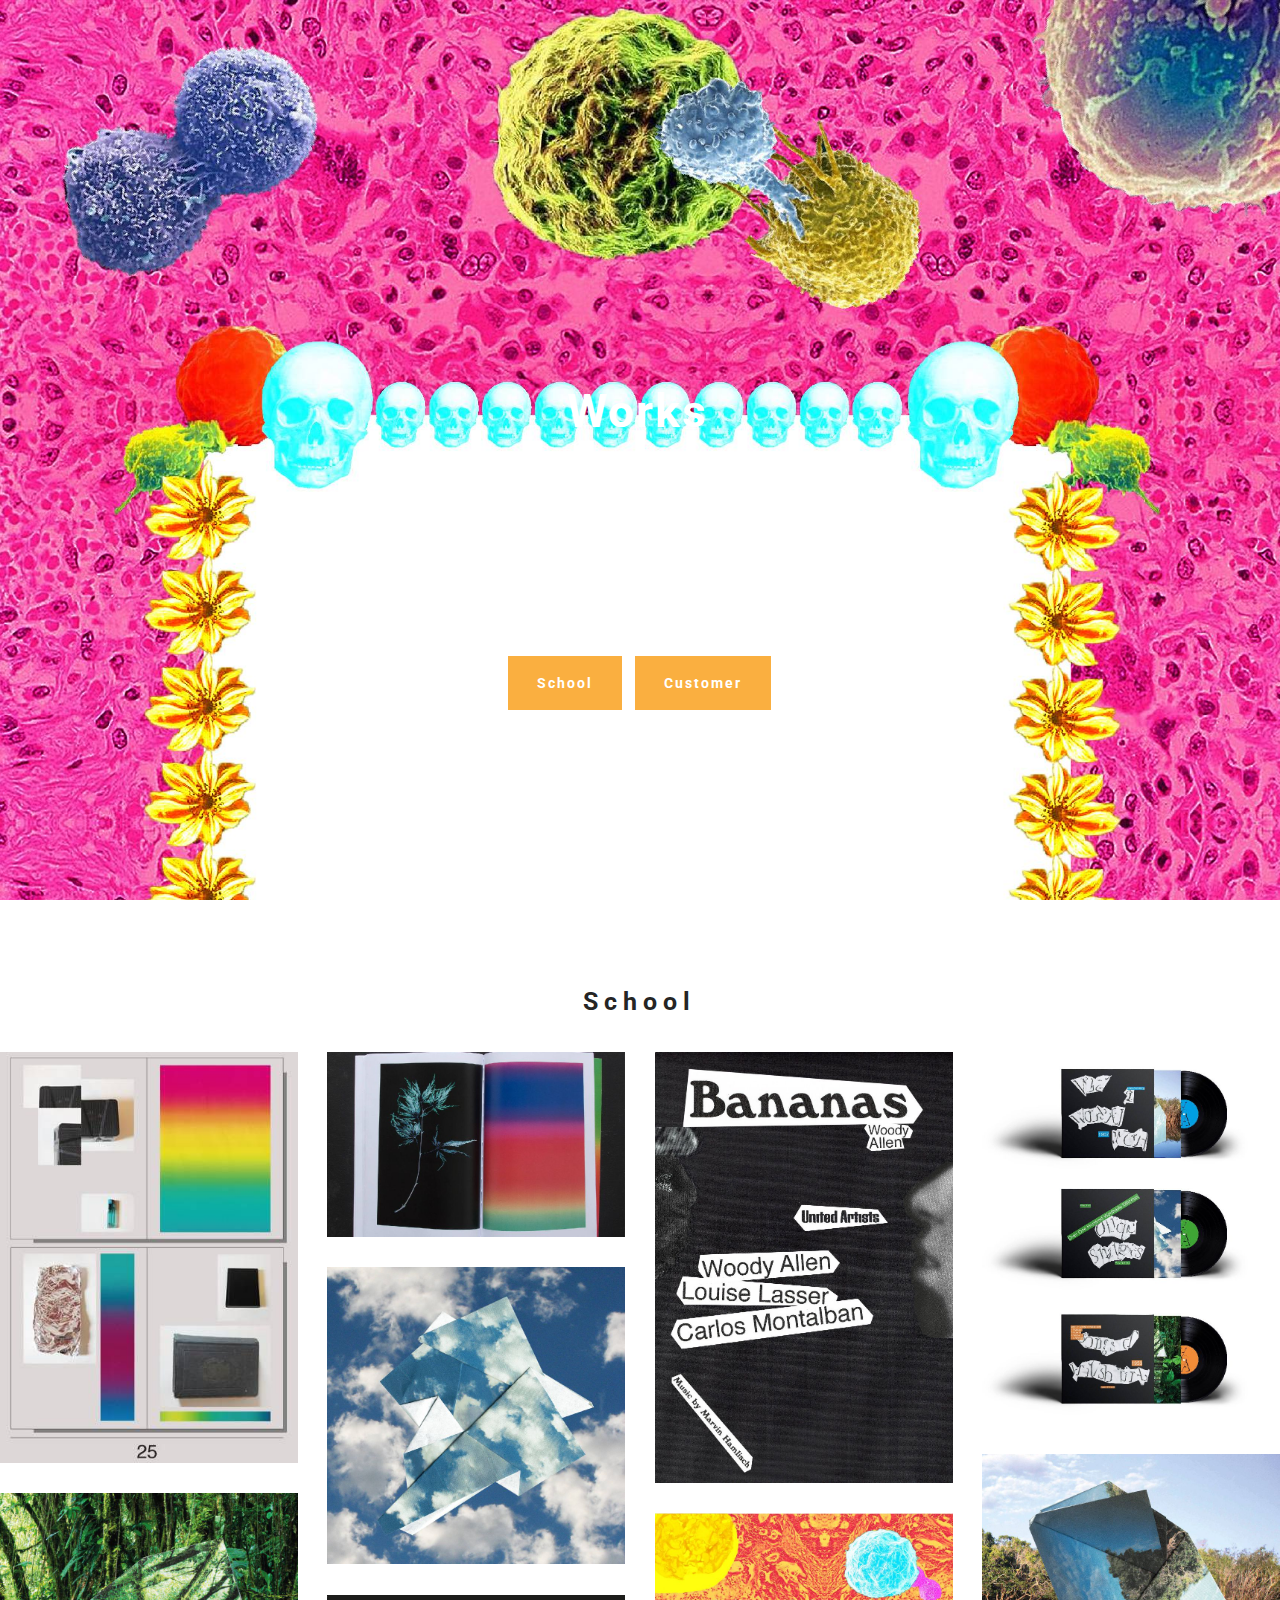
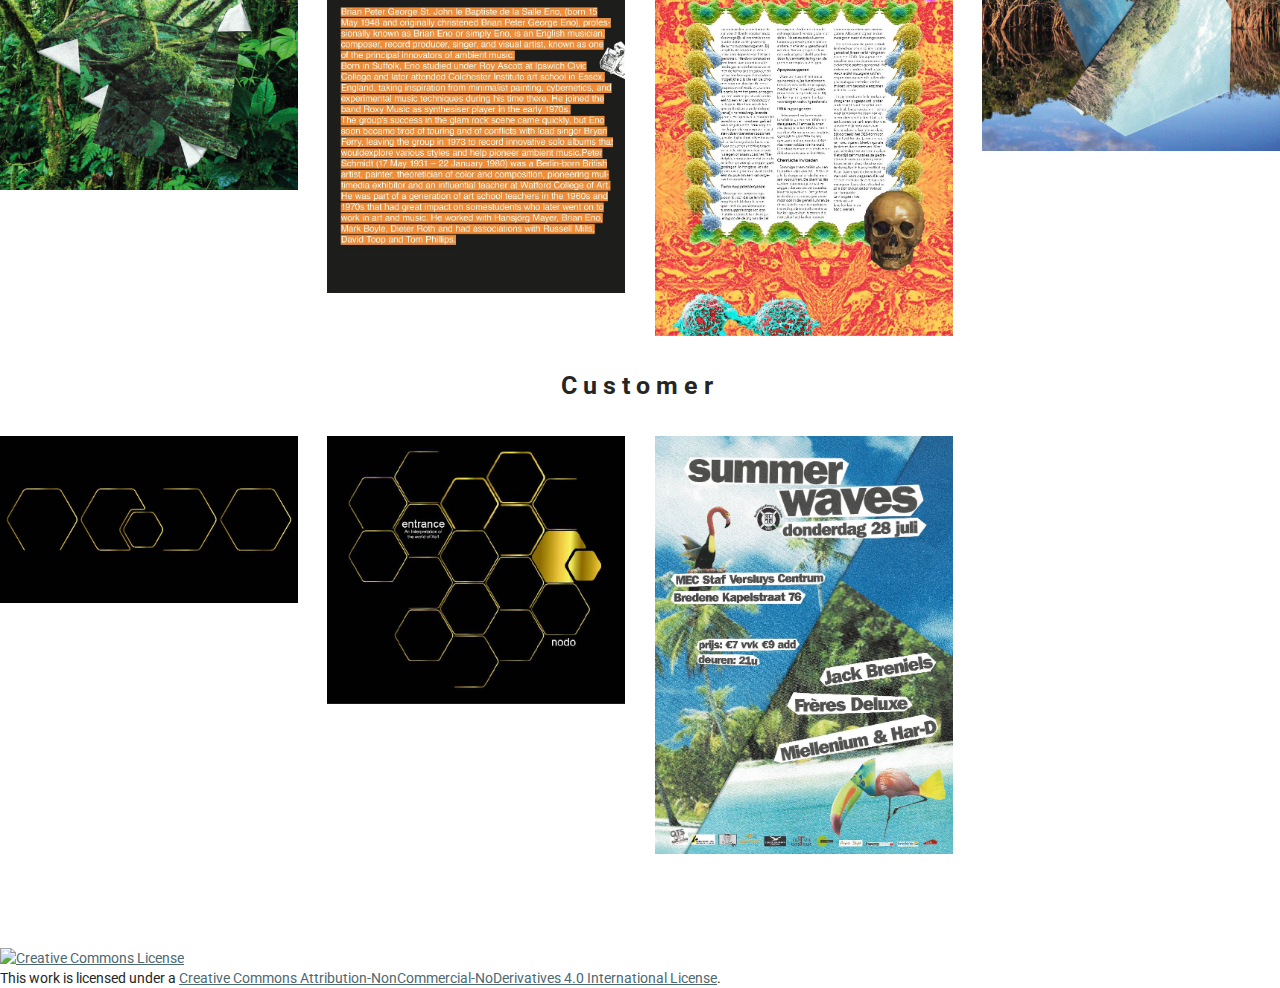
==== commit ad136892: "google analytics" ====
--- a/works.html
+++ b/works.html
@@ -17,7 +17,16 @@
   <link rel="stylesheet" href="assets/mobirise-slider/style.css">
   <link rel="stylesheet" href="assets/mobirise/css/mbr-additional.css" type="text/css">
   
-  
+ <script>
+  (function(i,s,o,g,r,a,m){i['GoogleAnalyticsObject']=r;i[r]=i[r]||function(){
+  (i[r].q=i[r].q||[]).push(arguments)},i[r].l=1*new Date();a=s.createElement(o),
+  m=s.getElementsByTagName(o)[0];a.async=1;a.src=g;m.parentNode.insertBefore(a,m)
+  })(window,document,'script','https://www.google-analytics.com/analytics.js','ga');
+
+  ga('create', 'UA-78496346-1', 'auto');
+  ga('send', 'pageview');
+
+</script> 
   
 </head>
 <body>
--- a/assets/mobirise/css/mbr-additional.css
+++ b/assets/mobirise/css/mbr-additional.css
@@ -1,24 +1,17 @@
 @import url(https://fonts.googleapis.com/css?family=Raleway:400,300,700);
-@import url(https://fonts.googleapis.com/css?family=Source+Sans+Pro:400,300,700);
-
 
 #header4-6 H1 {
   font-family: 'Raleway', sans-serif;
 }
-#msg-box4-7 .mbr-header__text {
-  color: #000000;
+#msg-box3-6 .mbr-header .mbr-header__text {
+  text-align: center;
 }
-#msg-box4-7 .mbr-header__subtext {
-  color: #ffffff;
+#msg-box3-6 .mbr-header .mbr-header__subtext {
+  text-align: center;
 }
-#msg-box4-7 .mbr-article {
-  color: #000000;
-  font-family: 'Source Sans Pro', sans-serif;
+#header3-17 H3 {
+  text-align: center;
 }
-#msg-box2-11 .mbr-header .mbr-header__text {
-  color: #252525;
-  text-align: right;
+#header3-15 H3 {
+  text-align: center;
 }
-#msg-box2-11 .mbr-article {
-  color: #252525;
-}
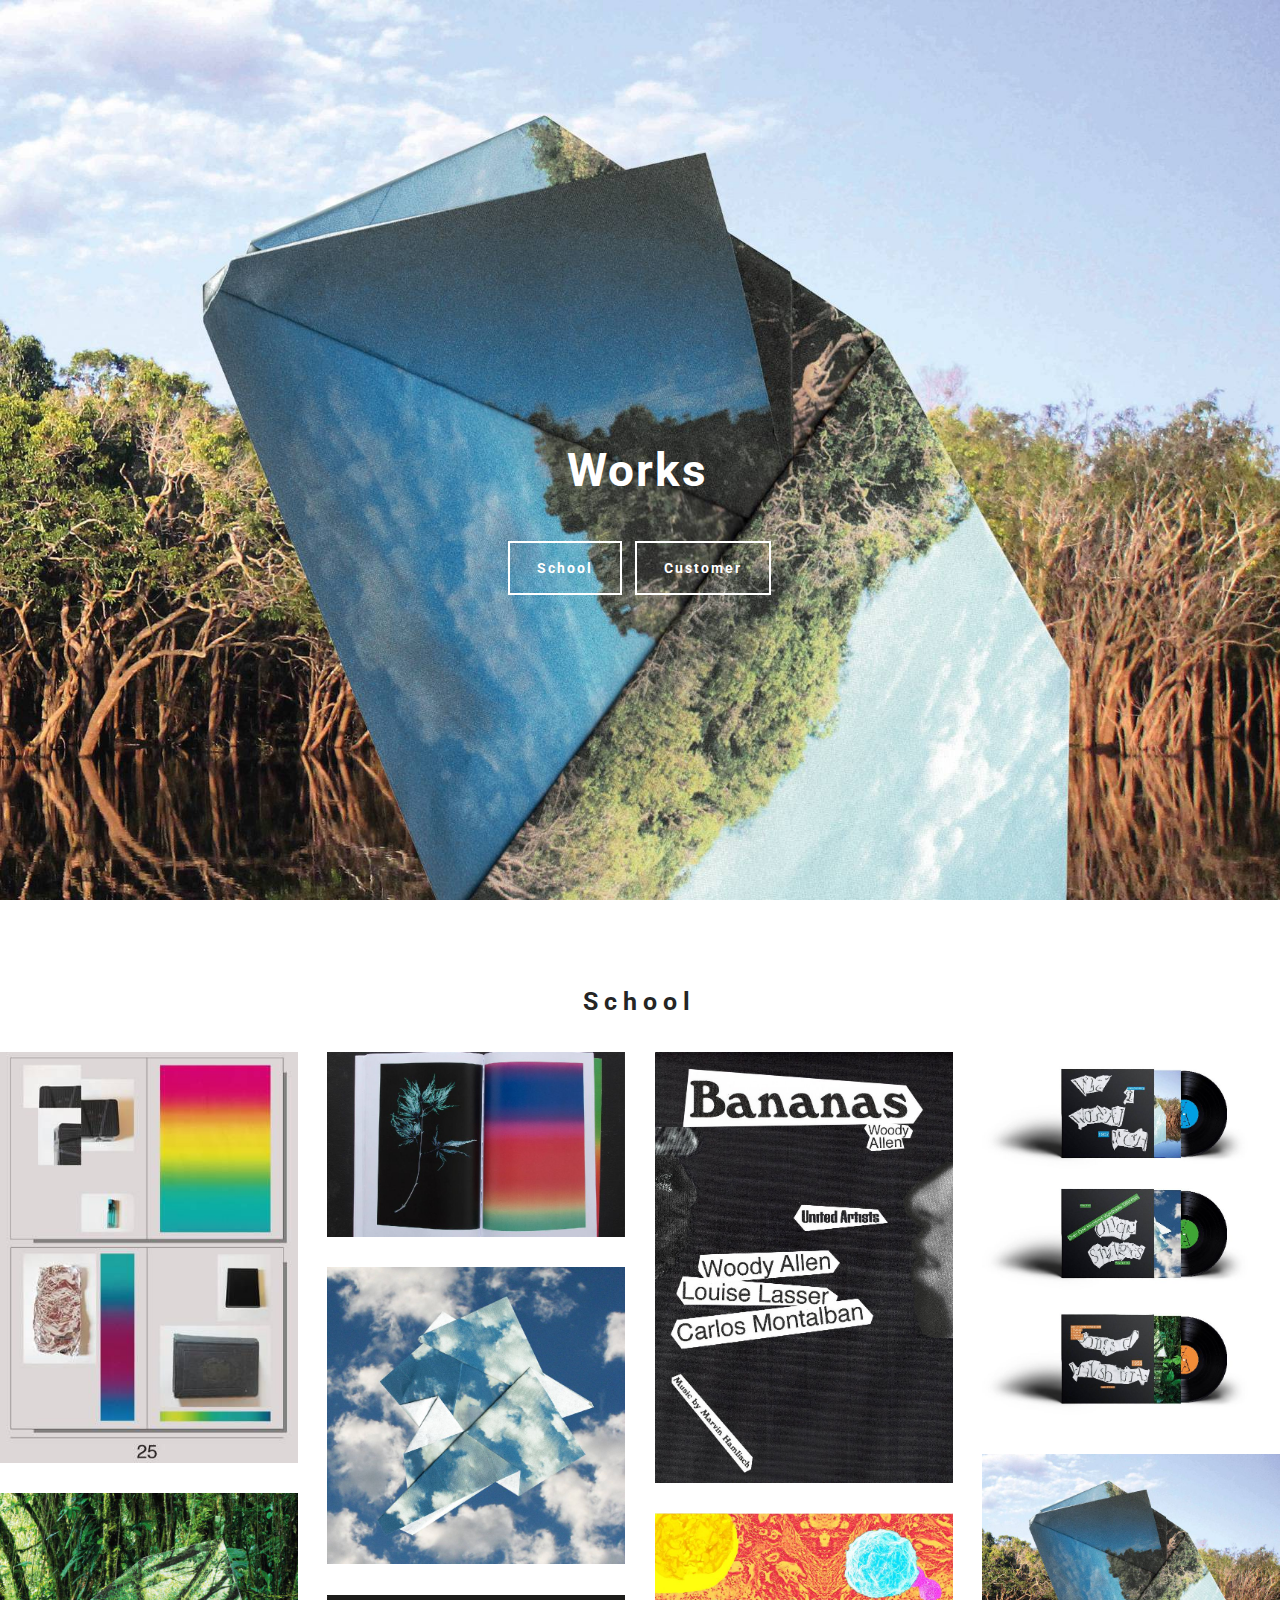
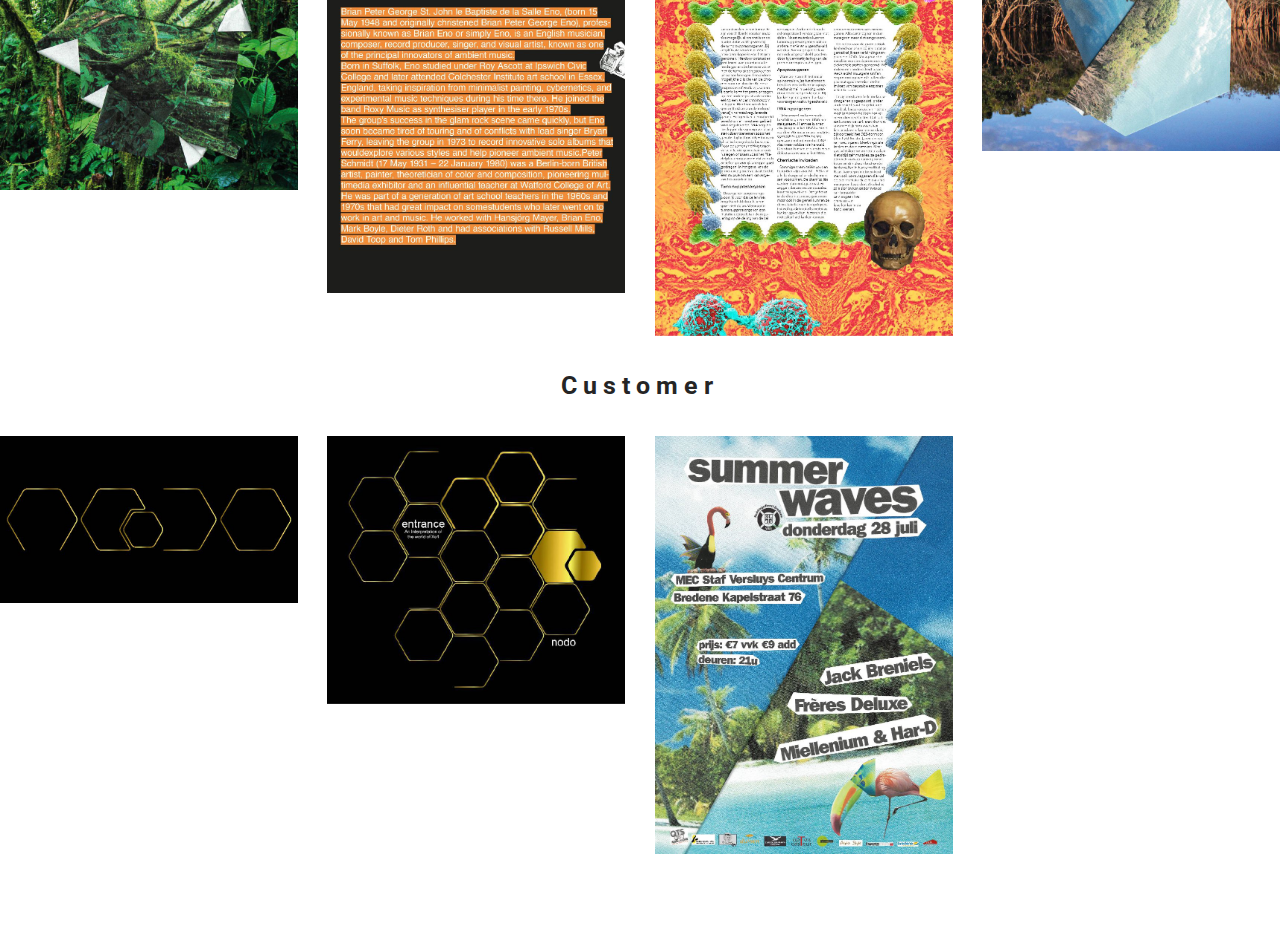
==== commit 1db8145d: "nieuwe header works" ====
--- a/works.html
+++ b/works.html
@@ -17,20 +17,11 @@
   <link rel="stylesheet" href="assets/mobirise-slider/style.css">
   <link rel="stylesheet" href="assets/mobirise/css/mbr-additional.css" type="text/css">
   
- <script>
-  (function(i,s,o,g,r,a,m){i['GoogleAnalyticsObject']=r;i[r]=i[r]||function(){
-  (i[r].q=i[r].q||[]).push(arguments)},i[r].l=1*new Date();a=s.createElement(o),
-  m=s.getElementsByTagName(o)[0];a.async=1;a.src=g;m.parentNode.insertBefore(a,m)
-  })(window,document,'script','https://www.google-analytics.com/analytics.js','ga');
-
-  ga('create', 'UA-78496346-1', 'auto');
-  ga('send', 'pageview');
-
-</script> 
+  
   
 </head>
 <body>
-<section class="mbr-box mbr-section mbr-section--relative mbr-section--fixed-size mbr-section--full-height mbr-section--bg-adapted" id="header4-11" style="background-image: url(assets/images/krakeelfinaalbleed-4-4283x6049-70.jpg);">
+<section class="mbr-box mbr-section mbr-section--relative mbr-section--fixed-size mbr-section--full-height mbr-section--bg-adapted" id="header4-11" style="background-image: url(assets/images/innersleeves-1801x1801-44.jpg);">
     <div class="mbr-box__magnet mbr-box__magnet--sm-padding mbr-box__magnet--center-center">
         
         <div class="mbr-box__container mbr-section__container container">
@@ -38,9 +29,9 @@
                 <div class="row"><div class=" col-sm-8 col-sm-offset-2">
                     <div class="mbr-hero animated fadeInUp">
                         <h1 class="mbr-hero__text"><br><br><br>Works</h1>
-                        <p class="mbr-hero__subtext"><br><br><br><br><br>Create awesome mobile-friendly websites. No coding and free.<br></p>
+                        <p class="mbr-hero__subtext"></p>
                     </div>
-                    <div class="mbr-buttons btn-inverse mbr-buttons--center"><a class="mbr-buttons__btn btn btn-lg animated fadeInUp delay btn-warning" href="works.html#header3-17">School</a> <a class="mbr-buttons__btn btn btn-lg animated fadeInUp delay btn-warning" href="works.html#header3-15">Customer</a> </div>
+                    <div class="mbr-buttons btn-inverse mbr-buttons--center"><a class="mbr-buttons__btn btn btn-lg animated fadeInUp delay btn-default" href="works.html#header3-17">School</a> <a class="mbr-buttons__btn btn btn-lg animated fadeInUp delay btn-default" href="works.html#header3-15">Customer</a> </div>
                 </div></div>
             </div></div>
         </div>
@@ -274,8 +265,6 @@
     </div>
 </section>
 
-<a rel="license" href="http://creativecommons.org/licenses/by-nc-nd/4.0/"><img alt="Creative Commons License" style="border-width:0" src="https://i.creativecommons.org/l/by-nc-nd/4.0/80x15.png" /></a><br />This work is licensed under a <a rel="license" href="http://creativecommons.org/licenses/by-nc-nd/4.0/">Creative Commons Attribution-NonCommercial-NoDerivatives 4.0 International License</a>.
-
 
   <script src="assets/web/assets/jquery/jquery.min.js"></script>
   <script src="assets/bootstrap/js/bootstrap.min.js"></script>
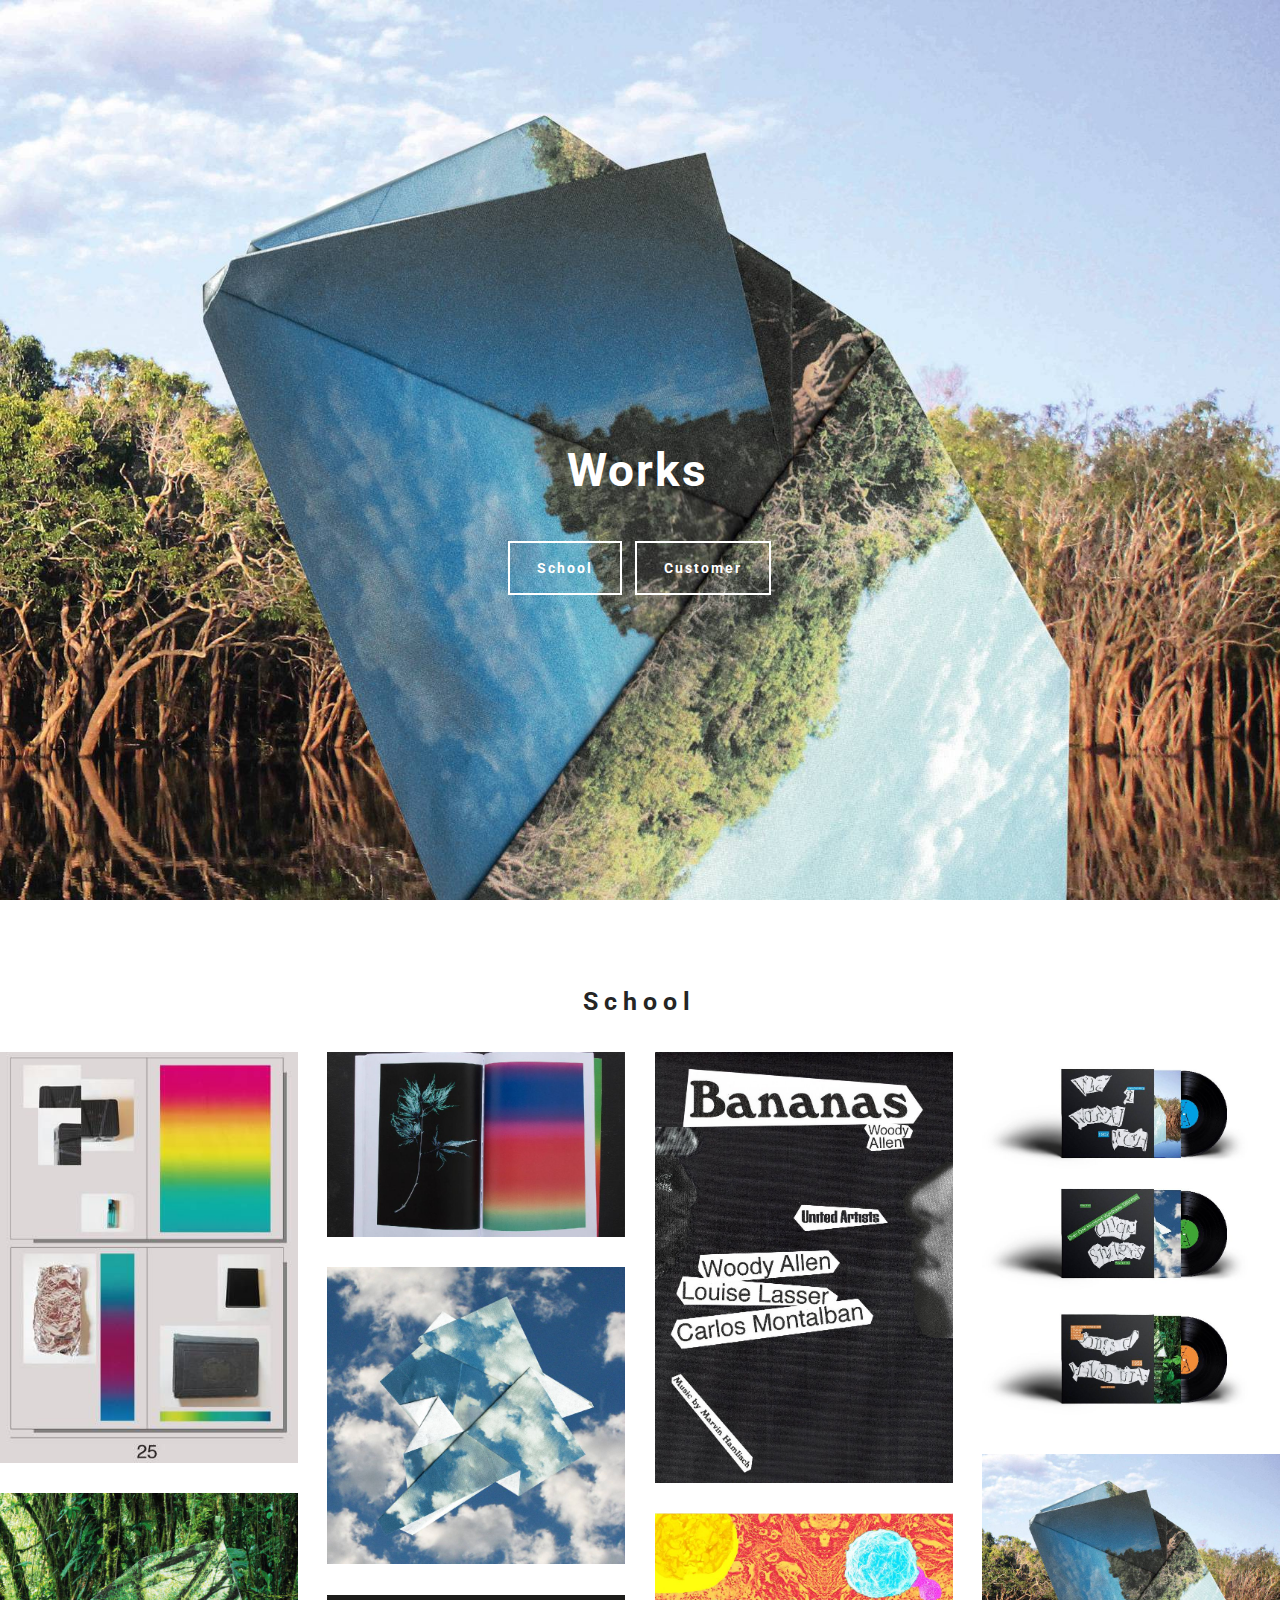
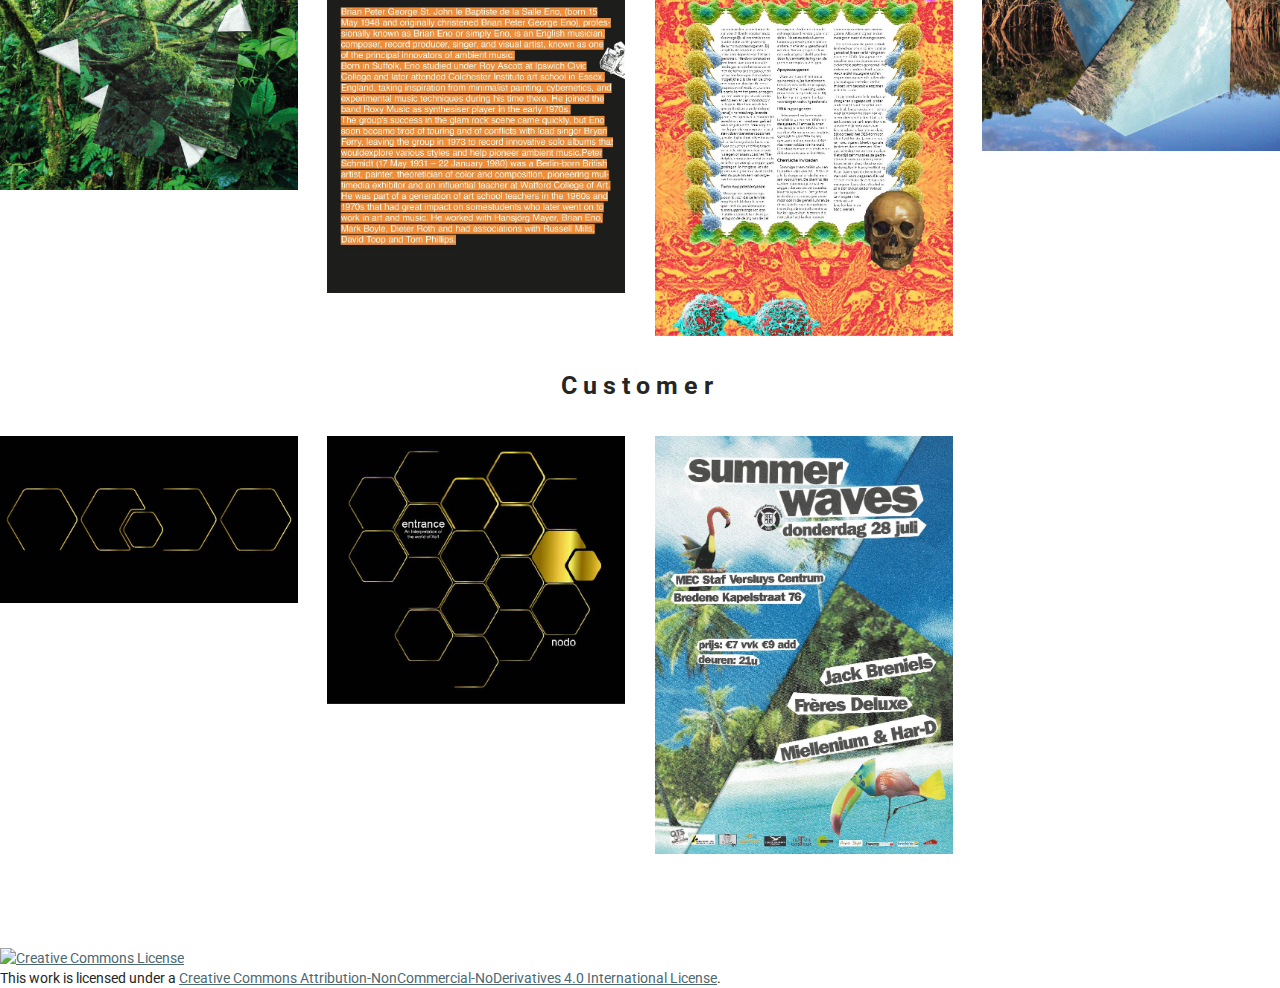
==== commit af878bf3: "copyright" ====
--- a/works.html
+++ b/works.html
@@ -39,7 +39,7 @@
     </div>
 </section>
 
-<section class="engine"><a rel="external" href="https://mobirise.com">web page creator software</a></section><section class="mbr-section" id="header3-17">
+<section class="engine"><a rel="external" href="https://mobirise.com">best free website builder software</a></section><section class="mbr-section" id="header3-17">
     <div class="mbr-section__container container mbr-section__container--first">
         <div class="mbr-header mbr-header--wysiwyg row">
             <div class="col-sm-8 col-sm-offset-2">
@@ -264,7 +264,7 @@
         </div>
     </div>
 </section>
-
+<a rel="license" href="http://creativecommons.org/licenses/by-nc-nd/4.0/"><img alt="Creative Commons License" style="border-width:0" src="https://i.creativecommons.org/l/by-nc-nd/4.0/80x15.png" /></a><br />This work is licensed under a <a rel="license" href="http://creativecommons.org/licenses/by-nc-nd/4.0/">Creative Commons Attribution-NonCommercial-NoDerivatives 4.0 International License</a>.
 
   <script src="assets/web/assets/jquery/jquery.min.js"></script>
   <script src="assets/bootstrap/js/bootstrap.min.js"></script>
